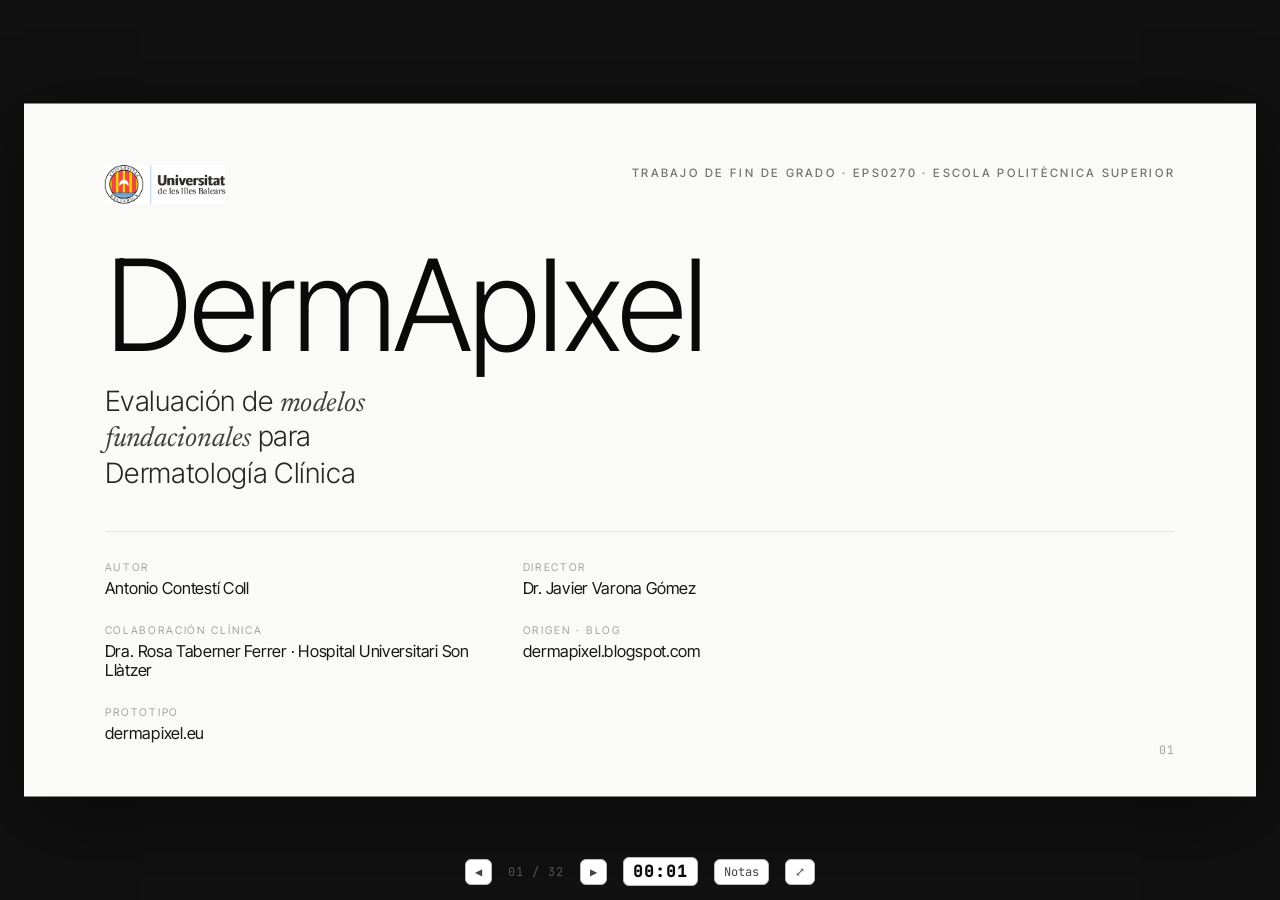
==== docs/presentacion/index.html @ bcf0afc8 "presentacion: nota honesta de resultados modestos en DermapixelAI (slide 22)" ====
<!doctype html>
<html lang="es">
<head>
<meta charset="utf-8">
<meta name="viewport" content="width=device-width, initial-scale=1">
<title>Dermapixel · Defensa TFG EPS0270</title>
<!-- Fuentes en local (funciona sin internet). Fallback online opcional abajo. -->
<link rel="stylesheet" href="assets/fonts/fonts.css">
<style>
  :root{
    --paper:#fafaf9; --ink:#0a0a0a; --ink800:#171717; --ink700:#262626;
    --ink600:#404040; --ink500:#737373; --ink400:#a3a3a3; --ink300:#d4d4d4;
    --ink200:#e5e5e5; --ink100:#f5f5f5;
    --stageW:1280px; --stageH:720px;
  }
  *{box-sizing:border-box; margin:0; padding:0}
  html,body{height:100%}
  body{
    background:#111; color:var(--ink);
    font-family:"Inter Tight",-apple-system,BlinkMacSystemFont,sans-serif;
    font-feature-settings:"ss01","cv11"; -webkit-font-smoothing:antialiased;
    overflow:hidden; display:flex; align-items:center; justify-content:center;
  }
  /* 16:9 stage, scaled to fit by JS */
  #deck{
    width:var(--stageW); height:var(--stageH); position:relative;
    background:var(--paper); overflow:hidden;
    transform-origin:center center; box-shadow:0 20px 80px rgba(0,0,0,.5);
  }
  .slide{
    position:absolute; inset:0; display:none;
    flex-direction:column; padding:64px 84px 56px;
  }
  .slide.active{display:flex}

  /* shared bits */
  .eyebrow{font-size:12px; text-transform:uppercase; letter-spacing:.22em; color:var(--ink500); font-weight:500}
  .serif{font-family:"Newsreader",Georgia,serif; font-style:italic; font-weight:400}
  .mono{font-family:"JetBrains Mono",monospace; font-variant-numeric:tabular-nums}
  .rule{height:1px; background:var(--ink200); border:0}
  .topbar{display:flex; justify-content:space-between; align-items:center}
  .uib-mark{position:absolute; top:26px; left:84px; height:27px; width:auto; z-index:6}
  .cover .uib-mark{top:64px; height:40px}
  .pageno{position:absolute; right:84px; bottom:40px; color:var(--ink400); font-size:12px; letter-spacing:.1em}

  /* ── Slide 1 · Portada ── */
  .cover{justify-content:space-between}
  .cover .brand{font-size:132px; font-weight:300; letter-spacing:-.03em; line-height:.92}
  .cover .sub{font-size:29px; font-weight:300; color:var(--ink700); max-width:22ch; line-height:1.15; margin-top:22px}
  .cover .sub .serif{color:var(--ink600)}
  .cover .meta{display:grid; grid-template-columns:1fr 1fr; gap:26px 48px; max-width:820px}
  .cover .meta .k{font-size:11px; text-transform:uppercase; letter-spacing:.18em; color:var(--ink400); margin-bottom:5px}
  .cover .meta .v{font-size:17px; color:var(--ink800); font-weight:400}

  /* ── content template ── */
  .head{margin-bottom:8px}
  .head .kicker{font-size:12px; text-transform:uppercase; letter-spacing:.22em; color:var(--ink500); margin-bottom:14px}
  .head h2{font-size:46px; font-weight:300; letter-spacing:-.02em; line-height:1.04; max-width:24ch}
  .body{flex:1; display:flex; align-items:center}
  .statement{font-size:34px; font-weight:300; line-height:1.28; color:var(--ink800); max-width:26ch}
  .statement b{font-weight:600}
  .chips{display:flex; gap:14px; margin-top:34px}
  .chip{border:1px solid var(--ink300); border-radius:999px; padding:9px 18px; font-size:15px; color:var(--ink700)}
  .big{font-size:120px; font-weight:200; letter-spacing:-.03em; line-height:1}
  .big small{font-size:22px; color:var(--ink500); font-weight:400; letter-spacing:0}

  /* layout helpers */
  .cols2{display:grid; grid-template-columns:1fr 1fr; gap:56px; width:100%}
  .cols3{display:grid; grid-template-columns:1fr 1fr 1fr; gap:44px; width:100%}
  .divleft{box-shadow:inset 1px 0 0 var(--ink200); padding-left:56px}
  .eyebrow.sm{font-size:11px}
  .lead{font-size:29px; font-weight:300; line-height:1.2; color:var(--ink800)}
  .muted{color:var(--ink500)}
  .announce{background:var(--ink); color:var(--paper); padding:26px 34px; font-size:23px; font-weight:300; line-height:1.36; max-width:46ch}
  .announce b{font-weight:600}
  .announce .lbl{font-family:"Newsreader",serif; font-style:italic; font-size:15px; color:var(--ink400); display:block; margin-bottom:9px}
  .numgrid{display:grid; grid-template-columns:repeat(4,1fr); gap:38px 40px; width:100%}
  .numgrid .n{font-size:60px; font-weight:200; letter-spacing:-.02em; line-height:1}
  .numgrid .l{font-size:14px; color:var(--ink500); margin-top:8px}
  .cycler{font-size:13px; color:var(--ink600); margin-top:14px; min-height:17px; letter-spacing:.01em; transition:opacity .45s ease; opacity:1; box-shadow:inset 2px 0 0 var(--ink300); padding-left:11px}
  .cycler.out{opacity:0}
  table.cmp{width:100%; border-collapse:collapse; font-size:21px}
  table.cmp td,table.cmp th{padding:17px 6px; text-align:left; box-shadow:inset 0 -1px 0 var(--ink200)}
  table.cmp th{font-size:12px; text-transform:uppercase; letter-spacing:.16em; color:var(--ink500); font-weight:600}
  table.cmp td:first-child{color:var(--ink500); font-size:14px; text-transform:uppercase; letter-spacing:.12em}
  .check{font-size:20px; color:var(--ink800); margin:11px 0; padding-left:28px; position:relative; line-height:1.3}
  .check::before{content:"✓"; position:absolute; left:0; color:var(--ink400)}
  .mrank{display:flex; flex-direction:column; gap:13px}
  .mrow{display:flex; align-items:center; gap:18px}
  .ml{width:230px; flex:none; text-align:right}
  .ml .mn{font-size:16px; color:var(--ink800); line-height:1.15}
  .ml .md{font-size:12px; color:var(--ink400); margin-top:2px}
  .mtrack{flex:1; height:20px; background:var(--ink100)}
  .mfill{height:100%}
  .mrow .mv{width:56px; flex:none; font-size:17px; color:var(--ink700); text-align:right}
  .biglead{font-size:40px; font-weight:300; letter-spacing:-.01em; line-height:1.12; max-width:24ch}
  .biglead .serif{color:var(--ink600)}
  .stats{display:flex; gap:64px; align-items:flex-end; flex-wrap:wrap}
  .stat .v{font-size:66px; font-weight:200; letter-spacing:-.02em; line-height:1}
  .stat .v small{font-size:22px; color:var(--ink500); font-weight:400; letter-spacing:0}
  .stat .k{font-size:15px; color:var(--ink500); margin-top:12px; max-width:20ch; line-height:1.35}
  .pyr{width:100%; max-width:840px; display:flex; flex-direction:column; gap:12px}
  .pyr .bar{color:var(--paper); height:58px; display:flex; align-items:center; justify-content:space-between; padding:0 24px; font-size:18px; letter-spacing:.01em; transform-origin:left}
  .pyr .bar b{font-weight:600; letter-spacing:.04em}
  .pyr .pyrow{display:flex; align-items:center; gap:22px}
  .pyr .pyrow .bar{flex:0 0 auto}
  .cycler.pc{margin-top:0; font-size:16px; color:var(--ink700); flex:1}
  .halfs{display:grid; grid-template-columns:1fr 1fr; gap:60px; width:100%}
  .tag{display:inline-block; border:1px solid var(--ink300); border-radius:999px; padding:8px 16px; font-size:15px; color:var(--ink700)}
  .tag.sm{padding:4px 11px; font-size:12px; margin:0}
  .slide img:not(.uib-mark){border-radius:10px}
  .imgcyc{position:relative; width:100%; aspect-ratio:1/1; overflow:hidden; background:var(--ink100); border-radius:10px}
  .imgcyc img{position:absolute; inset:0; width:100%; height:100%; object-fit:cover; opacity:0; transition:opacity .6s ease}
  .imgcyc img.on{opacity:1}
  .stackgrp{margin-top:11px}
  .stackgrp .gl{font-size:10px; text-transform:uppercase; letter-spacing:.18em; color:var(--ink400); margin-bottom:6px}
  .stackgrp .chips{display:flex; flex-wrap:wrap; gap:6px}
  .mark-x{color:var(--ink400)} .mark-v{color:var(--ink); font-weight:600}
  .li{font-size:20px; margin:12px 0; color:var(--ink800); line-height:1.3}
  .bc{display:flex; flex-direction:column; gap:16px; width:100%; max-width:780px}
  .bc .row{display:grid; grid-template-columns:230px 1fr 64px; align-items:center; gap:18px}
  .bc .name{font-size:16px; color:var(--ink600)}
  .bc .fill{height:22px; background:var(--ink300)}
  .bc .fill.hi{background:var(--ink)}
  .bc .val{font-size:16px; color:var(--ink700); text-align:right}
  .ladder{width:100%; max-width:640px}
  .ladder .step{display:flex; align-items:baseline; gap:24px; padding:15px 0; box-shadow:inset 0 -1px 0 var(--ink200)}
  .ladder .pct{font-size:46px; font-weight:200; width:150px; letter-spacing:-.02em}
  .ladder .nm{font-size:18px; color:var(--ink600)}
  .chain{display:flex; align-items:center; gap:12px; flex-wrap:wrap}
  .chain .node{border:1px solid var(--ink300); border-radius:9px; padding:12px 16px; font-size:15px; color:var(--ink700); white-space:nowrap}
  .chain .node.dark{background:var(--ink); color:var(--paper); border-color:var(--ink)}
  .chain .arr{color:var(--ink400); font-size:18px}
  .split{display:flex; gap:56px; align-items:center; width:100%}
  .split .txt{flex:1}
  .split .pic{flex:0 0 50%}
  .picwrap{border:1px solid var(--ink200); background:#fff; overflow:hidden; border-radius:4px; box-shadow:0 10px 34px rgba(0,0,0,.07)}
  .picwrap img{width:100%; display:block}
  .two{display:grid; grid-template-columns:1fr 1fr; gap:24px; width:100%}
  .cap{font-size:12px; color:var(--ink500); margin-top:10px; text-transform:uppercase; letter-spacing:.12em}
  .segrid{display:grid; grid-template-columns:74px repeat(4,1fr); gap:9px 11px; align-items:center; width:100%}
  .segrid .sh{font-size:10px; text-transform:uppercase; letter-spacing:.07em; color:var(--ink500); text-align:center; line-height:1.15}
  .segrid .sr{font-size:11px; color:var(--ink600); text-align:right; padding-right:4px; line-height:1.2}
  .segrid .scell{position:relative}
  .segrid .scell img{width:100%; aspect-ratio:1; object-fit:cover; display:block; border-radius:3px}
  .segrid .sd{position:absolute; bottom:5px; left:50%; transform:translateX(-50%); background:rgba(10,10,10,.72); color:#fff; font-size:11px; padding:1px 8px; border-radius:3px; font-variant-numeric:tabular-nums}
  .arch{display:flex; align-items:center; gap:14px; flex-wrap:wrap}
  .arch .box{border:1px solid var(--ink300); border-radius:10px; padding:16px 22px; font-size:16px; color:var(--ink800); line-height:1.3}
  .arch .box.gpu{background:var(--ink); color:var(--paper); border-color:var(--ink)}
  .arch .sep{color:var(--ink400); font-size:13px; letter-spacing:.06em}
  .modgrid{display:grid; grid-template-columns:repeat(4,1fr); gap:18px 20px; width:100%}
  .modgrid .m{border:1px solid var(--ink200); border-radius:9px; padding:15px 17px}
  .modgrid .m .mn{font-size:11px; color:var(--ink400); font-family:"JetBrains Mono",monospace; letter-spacing:.05em}
  .modgrid .m .md{font-size:15px; color:var(--ink800); margin-top:6px; line-height:1.28}
  /* heatmap monocromo */
  .hm{display:grid; grid-template-columns:120px repeat(10,1fr); gap:3px; width:100%}
  .hm .ch{font-size:10px; color:var(--ink500); text-align:center; align-self:end; padding-bottom:5px; line-height:1.1}
  .hm .rh{display:flex; align-items:center; justify-content:flex-end; padding-right:12px; font-size:13px; color:var(--ink700)}
  .hm .c{height:42px; display:flex; align-items:center; justify-content:center; font-size:12px; font-variant-numeric:tabular-nums}
  .hm .c.na{background:#ededed; color:#bcbcbc; font-size:11px}
  .hm .c.leak{box-shadow:inset 0 0 0 2px #cc3333}
  .hm.sm{grid-template-columns:78px repeat(10,1fr); gap:2px}
  .hm.sm .rh{font-size:11px; padding-right:7px}
  .hm.sm .ch{font-size:8px; padding-bottom:3px}
  .hm.sm .c{height:30px; font-size:10px}
  .hm.sm .c.na{font-size:9px}
  /* gráficas SVG minimalistas */
  .chart{width:100%; max-width:480px; height:auto}
  .chart .ax{stroke:var(--ink300); stroke-width:1}
  .chart .grid{stroke:var(--ink200); stroke-width:1; stroke-dasharray:3 4}
  .chart .cv{fill:none; stroke:var(--ink); stroke-width:2.5; stroke-linejoin:round; stroke-linecap:round; stroke-dasharray:660}
  .chart .cv2{fill:none; stroke:var(--ink400); stroke-width:2; stroke-dasharray:5 4; stroke-linejoin:round}
  .chart .dot{fill:var(--ink)}
  .legend{display:flex; gap:22px; font-size:12px; color:var(--ink500); margin-top:8px}
  .legend i{display:inline-block; width:22px; height:0; vertical-align:middle; margin-right:7px}
  .legend .s1{border-top:2.5px solid var(--ink)} .legend .s2{border-top:2px dashed var(--ink400)}
  .chart .glab{fill:var(--ink500); font-size:11px; font-family:"JetBrains Mono",monospace}
  @keyframes draw{from{stroke-dashoffset:660} to{stroke-dashoffset:0}}
  .slide.active .chart .cv{animation:draw 1.1s .25s ease both}
  /* entrada suave por diapositiva */
  @keyframes fadeup{from{opacity:0; transform:translateY(12px)} to{opacity:1; transform:none}}
  .slide.active .head{animation:fadeup .45s ease both}
  .slide.active .body{animation:fadeup .55s .06s ease both}

  /* ── Impresión / export a PDF: todas las diapositivas, una por página ── */
  @media print{
    @page{size:1280px 720px; margin:0}
    body{background:#fff; display:block; overflow:visible}
    #deck{transform:none !important; box-shadow:none; width:1280px; height:auto}
    .slide{display:flex !important; position:relative; inset:auto; width:1280px; height:720px; page-break-after:always; break-after:page}
    .hud,#notes{display:none !important}
    .slide .head, .slide .body{animation:none !important}
    .chart .cv{animation:none !important; stroke-dashoffset:0 !important}
  }

  /* HUD (fuera del stage) */
  .hud{position:fixed; bottom:14px; left:50%; transform:translateX(-50%);
       display:flex; gap:16px; align-items:center; color:#555; font-size:12px;
       font-family:"JetBrains Mono",monospace; letter-spacing:.08em; user-select:none}
  .hud button{background:#fff; border:1px solid #bbb; color:#444; border-radius:6px; padding:4px 9px; cursor:pointer; font:inherit}
  .hud button:hover{color:#000; border-color:#666}
  /* Presenter notes */
  #notes{position:fixed; left:0; right:0; bottom:0; max-height:38vh; overflow:auto;
         background:#0d0d0d; color:#d8d8d8; border-top:1px solid #333;
         padding:20px 40px; font-size:16px; line-height:1.5; display:none}
  #notes.show{display:block}
  #notes .nlabel{font-family:"JetBrains Mono",monospace; font-size:11px; color:#777; text-transform:uppercase; letter-spacing:.15em; margin-bottom:8px}
  #notes b{color:#fff}
  #notes .nnext{margin-top:12px; padding-top:10px; border-top:1px solid #333; color:#8a8a8a; font-size:13px; font-family:"JetBrains Mono",monospace}
  .hud #timer{color:#0a0a0a; font-size:16px; font-weight:600; min-width:58px; text-align:center; font-variant-numeric:tabular-nums; background:#fff; border:1px solid #bbb; border-radius:6px; padding:3px 9px}
  #notes #ntimer{color:#bbb}
</style>
</head>
<body>

<div id="deck">

  <!-- ═══ Slide 1 · Portada ═══ -->
  <section class="slide cover active" data-notes="Buenos días. Soy Antonio Contestí y presento mi Trabajo de Fin de Grado: una evaluación de los modelos fundacionales aplicados a la dermatología clínica, dirigido por el Dr. Javier Varona y con la colaboración clínica de la Dra. Rosa Taberner, del Hospital Universitari Son Llàtzer. El nombre no es casual: Dermapixel es el blog de dermatología de la Dra. Taberner, una de las referencias divulgativas en español, y es la semilla de la que nace este trabajo.">
    <img class="uib-mark" src="assets/537341_escudoUIB_horizontal.png" alt="Universitat de les Illes Balears">
    <div class="topbar" style="justify-content:flex-end">
      <span class="eyebrow">Trabajo de Fin de Grado · EPS0270 · Escola Politècnica Superior</span>
    </div>

    <div style="margin-top:auto">
      <div class="brand">DermAp<span>I</span>xel</div>
      <div class="sub">Evaluación de <span class="serif">modelos fundacionales</span> para Dermatología Clínica</div>
    </div>

    <hr class="rule" style="margin:44px 0 30px">
    <div class="meta">
      <div><div class="k">Autor</div><div class="v">Antonio Contestí Coll</div></div>
      <div><div class="k">Director</div><div class="v">Dr. Javier Varona Gómez</div></div>
      <div><div class="k">Colaboración clínica</div><div class="v">Dra. Rosa Taberner Ferrer · Hospital Universitari Son Llàtzer</div></div>
      <div><div class="k">Origen · blog</div><div class="v">dermapixel.blogspot.com</div></div>
      <div><div class="k">Prototipo</div><div class="v">dermapixel.eu</div></div>
    </div>
    <div class="pageno mono">01</div>
  </section>

  <!-- ═══ Slide 2 · El problema clínico ═══ -->
  <section class="slide" data-notes="Empiezo por el problema. La dermatología afronta una demanda creciente frente a un acceso limitado al especialista. Y el tiempo importa: en un melanoma, la supervivencia a cinco años cae de cerca del 99% en estadio I a un 25% en estadio IV —detectar a tiempo salva vidas. Esto motiva el interés por los sistemas de apoyo al diagnóstico por imagen. Abarco las tres modalidades sobre las que existen modelos fundacionales —fotografía clínica, dermatoscopia e histopatología—, con el foco en la fotografía clínica; la histopatología entra solo como prueba de transferencia. Existen además otras aproximaciones (imagen corporal completa, o clínica + dermatoscopia de una misma lesión) que quedan fuera del alcance, como evolución futura.">
    <img class="uib-mark" src="assets/537341_escudoUIB_horizontal.png" alt="Universitat de les Illes Balears">
    <div class="head">
      <div class="kicker">El problema</div>
      <h2>Más demanda, menos acceso al especialista — y en dermatología el tiempo salva vidas.</h2>
    </div>
    <div class="body" style="gap:72px">
      <div style="flex:0 0 auto">
        <div class="big">99% <small>→ 25%</small></div>
        <div style="font-size:16px; color:var(--ink500); margin-top:10px; max-width:20ch">Supervivencia del melanoma a 5 años, del estadio I al IV.</div>
      </div>
      <div class="statement" style="font-size:26px; max-width:24ch">
        Sistemas de apoyo al diagnóstico por imagen sobre <b>tres modalidades</b>: fotografía clínica, dermatoscopia e histopatología.
        <div class="chips">
          <span class="chip">Clínica</span>
          <span class="chip">Dermatoscopia</span>
          <span class="chip">Histopatología</span>
        </div>
      </div>
    </div>
    <div class="pageno mono">02</div>
  </section>

  <!-- ═══ Slide 3 · Cambio de paradigma ═══ -->
  <section class="slide" data-notes="Hasta hace poco, cada modelo servía para una única tarea, típicamente melanoma sí o no. Y en esa tarea los mejores ya alcanzan AUROC por encima de 0,95, comparable a un experto. Por eso el reto ya no es mejorar unas décimas: es tener un mismo modelo capaz de generalizar a muchas enfermedades, modalidades y tareas. Ahí cambia el paradigma —de un modelo por enfermedad a los modelos fundacionales, preentrenados y adaptables con técnicas como linear probing o LoRA. La pregunta ya no es si detecta bien el melanoma, sino si un mismo modelo sirve de base para muchas tareas. Y ahí se sitúa mi trabajo.">
    <img class="uib-mark" src="assets/537341_escudoUIB_horizontal.png" alt="Universitat de les Illes Balears">
    <div class="head"><div class="kicker">Un cambio de paradigma</div>
      <h2>La pregunta ya no es cuál detecta mejor el melanoma, sino si un mismo modelo sirve para muchas tareas.</h2></div>
    <div class="body"><div class="cols2" style="align-items:start">
      <div>
        <div class="eyebrow">1.ª generación</div>
        <div class="lead" style="margin-top:16px">Un modelo = una enfermedad</div>
        <div class="muted" style="margin-top:14px; font-size:17px">Melanoma sí / no · AUROC &gt;0,95 en HAM10000 ≈ experto</div>
      </div>
      <div class="divleft">
        <div class="eyebrow">2.ª generación</div>
        <div class="lead" style="margin-top:16px">Un modelo fundacional = muchas enfermedades, modalidades y tareas</div>
        <div class="muted" style="margin-top:14px; font-size:17px">Preentrenado + adaptable · linear probing / LoRA</div>
        <div style="margin-top:22px"><span class="tag" style="border-color:var(--ink); color:var(--ink); font-weight:500">↑ Aquí se sitúa mi trabajo</span></div>
      </div>
    </div></div>
    <div class="pageno mono">03</div>
  </section>

  <!-- ═══ Slide 4 · El estado del arte ═══ -->
  <section class="slide" data-notes="Antes de los retos, el mapa del terreno. Revisé el estado del arte y lo agrupé en cinco familias de modelos fundacionales. Primero, los encoders visuales auto-supervisados, como PanDerm, que aprenden representaciones a partir de millones de imágenes sin etiquetas. Segundo, los modelos vision-language contrastivos, que alinean imagen y texto al estilo CLIP. Tercero, los que integran zero-shot nativo, capaces de clasificar sin reentrenar, solo con una descripción. Cuarto, la segmentación promptable, con SAM y MedSAM2, que delimitan la lesión con una simple indicación. Y quinto, los grandes modelos de lenguaje multimodales generalistas, como GPT-4o o MedGemma, que razonan sobre la imagen en lenguaje natural. Evalué las cinco familias. Y al hacerlo, encontré tres retos abiertos.">
    <img class="uib-mark" src="assets/537341_escudoUIB_horizontal.png" alt="Universitat de les Illes Balears">
    <div class="head"><div class="kicker">El estado del arte · el mapa del terreno</div>
      <h2>Cinco familias de modelos fundacionales.</h2></div>
    <div class="body" style="flex-direction:column; align-items:stretch; justify-content:center; gap:0">
      <div style="display:flex; align-items:baseline; gap:22px; padding:14px 0; border-top:1px solid var(--ink200)">
        <div class="mono" style="font-size:13px; color:var(--ink400); width:24px; flex:none">01</div>
        <div style="width:330px; flex:none"><div class="lead" style="font-size:21px; color:var(--ink)">Encoders visuales auto-supervisados</div></div>
        <div class="muted" style="flex:1; font-size:16px">Aprenden representaciones sin etiquetas</div>
        <div class="mono" style="font-size:12px; color:var(--ink500); flex:none">PanDerm (Monash) · DINOv2 (Meta)</div>
      </div>
      <div style="display:flex; align-items:baseline; gap:22px; padding:14px 0; border-top:1px solid var(--ink200)">
        <div class="mono" style="font-size:13px; color:var(--ink400); width:24px; flex:none">02</div>
        <div style="width:330px; flex:none"><div class="lead" style="font-size:21px; color:var(--ink)">Vision-language contrastivo</div></div>
        <div class="muted" style="flex:1; font-size:16px">Alinean imagen y texto en un espacio común (CLIP)</div>
        <div class="mono" style="font-size:12px; color:var(--ink500); flex:none">DermLIP (Monash) · SigLIP (Google)</div>
      </div>
      <div style="display:flex; align-items:baseline; gap:22px; padding:14px 0; border-top:1px solid var(--ink200)">
        <div class="mono" style="font-size:13px; color:var(--ink400); width:24px; flex:none">03</div>
        <div style="width:330px; flex:none"><div class="lead" style="font-size:21px; color:var(--ink)">Zero-shot nativo</div></div>
        <div class="muted" style="flex:1; font-size:16px">Clasifican sin reentrenar, solo con una descripción</div>
        <div class="mono" style="font-size:12px; color:var(--ink500); flex:none">DermLIP (Monash) · BiomedCLIP (Microsoft)</div>
      </div>
      <div style="display:flex; align-items:baseline; gap:22px; padding:14px 0; border-top:1px solid var(--ink200)">
        <div class="mono" style="font-size:13px; color:var(--ink400); width:24px; flex:none">04</div>
        <div style="width:330px; flex:none"><div class="lead" style="font-size:21px; color:var(--ink)">Segmentación promptable</div></div>
        <div class="muted" style="flex:1; font-size:16px">Delimitan la lesión con una simple indicación</div>
        <div class="mono" style="font-size:12px; color:var(--ink500); flex:none">SAM2 (Meta) · MedSAM2 (Ma et al.)</div>
      </div>
      <div style="display:flex; align-items:baseline; gap:22px; padding:14px 0; border-top:1px solid var(--ink200); border-bottom:1px solid var(--ink200)">
        <div class="mono" style="font-size:13px; color:var(--ink400); width:24px; flex:none">05</div>
        <div style="width:330px; flex:none"><div class="lead" style="font-size:21px; color:var(--ink)">LLMs multimodales generalistas</div></div>
        <div class="muted" style="flex:1; font-size:16px">Razonan sobre la imagen en lenguaje natural</div>
        <div class="mono" style="font-size:12px; color:var(--ink500); flex:none">GPT-4o (OpenAI) · MedGemma (Google)</div>
      </div>
      <div class="muted" style="margin-top:26px; font-size:19px">Las evalué <b style="color:var(--ink); font-weight:500">todas</b> — y al hacerlo encontré <b style="color:var(--ink); font-weight:500">tres retos abiertos</b>.</div>
    </div>
    <div class="pageno mono">04</div>
  </section>

  <!-- ═══ Slide 5 · Los tres huecos + anuncio ═══ -->
  <section class="slide" data-notes="Encontré tres retos abiertos. El primero, metodológico: los modelos se evalúan con protocolos, datasets y métricas distintas, y cuesta saber cuál funciona mejor. El segundo, lingüístico: casi todo está en inglés; encontrar fotografía clínica en español con narrativa real es excepcional. Y el tercero, translacional: del benchmark al hospital hay una distancia que nadie aborda. De ahí la pregunta. Y les adelanto la idea que me gustaría que recordaran: el principal factor no es la arquitectura, sino la calidad de los datos.">
    <img class="uib-mark" src="assets/537341_escudoUIB_horizontal.png" alt="Universitat de les Illes Balears">
    <div class="head"><div class="kicker">Punto de partida · la pregunta</div>
      <h2>Tres retos abiertos.</h2></div>
    <div class="body" style="flex-direction:column; align-items:stretch; justify-content:center; gap:30px">
      <div class="cols3">
        <div><div class="eyebrow">Metodológico</div><div class="muted" style="margin-top:12px; font-size:18px; line-height:1.35">Protocolos, datasets y métricas distintas → cuesta saber cuál funciona mejor.</div></div>
        <div><div class="eyebrow">Lingüístico</div><div class="muted" style="margin-top:12px; font-size:18px; line-height:1.35">Casi todo en inglés; casi nada clínico en español con texto real.</div></div>
        <div><div class="eyebrow">Translacional</div><div class="muted" style="margin-top:12px; font-size:18px; line-height:1.35">Del benchmark al hospital hay una distancia que nadie aborda.</div></div>
      </div>
      <div class="lead" style="font-size:24px; max-width:48ch">¿Qué modelos generalizan de verdad fuera de sus datos, cómo se comportan en español y qué papel juega el texto clínico?</div>
      <div class="announce"><span class="lbl">La idea para llevarse</span>El principal factor no es la arquitectura del modelo, sino la <b>calidad de los datos</b> sobre los que se entrena y se evalúa.</div>
    </div>
    <div class="pageno mono">05</div>
  </section>

  <!-- ═══ Slide 5 · Objetivos y aportaciones ═══ -->
  <section class="slide" data-notes="Tres objetivos: comparar de forma independiente los modelos fundacionales; evaluar las estrategias clave —LoRA, zero-shot, multimodalidad, interpretabilidad—; y trasladar el reconocimiento sobre fotografía clínica a un prototipo funcional. Y la idea que resume el espíritu: no propone un modelo más, propone una forma de evaluarlos. De ahí sus cuatro aportaciones: benchmark independiente, DermapixelAI, evidencia metodológica con Dermapixel R0, y un prototipo funcional. Todas las comparaciones priorizan modelos abiertos, por reproducibilidad; los cerrados, solo como referencia. A esas cuatro se suman dos aportaciones transversales: una ontología clínica propia de tres niveles, mapeada a SNOMED y CIE-10, que armoniza todos los datasets; y —ya fuera del alcance evaluado— la clasificación de conceptos dermatoscópicos y clínicos de la Dra. Taberner, ground-truth que habilitará los Sparse Autoencoders y los Concept Bottleneck en las líneas futuras.">
    <img class="uib-mark" src="assets/537341_escudoUIB_horizontal.png" alt="Universitat de les Illes Balears">
    <div class="head"><div class="kicker">Objetivos y aportaciones</div>
      <h2 class="biglead">No propone un modelo más; propone una <span class="serif">forma de evaluarlos</span>.</h2></div>
    <div class="body" style="flex-direction:column; align-items:stretch; justify-content:center; gap:0"><div class="cols2" style="align-items:start">
      <div>
        <div class="eyebrow">Objetivos</div>
        <div style="margin-top:16px">
          <div class="check">Comparar de forma independiente los modelos fundacionales</div>
          <div class="check">Evaluar las estrategias clave · LoRA · zero-shot · multimodalidad · interpretabilidad</div>
          <div class="check">Trasladar el reconocimiento clínico a un prototipo funcional</div>
        </div>
      </div>
      <div class="divleft">
        <div class="eyebrow">Aportaciones</div>
        <div style="margin-top:16px">
          <div class="check">Benchmark independiente</div>
          <div class="check">DermapixelAI — recurso clínico en español</div>
          <div class="check">Dermapixel R0 y evidencia metodológica</div>
          <div class="check">Prototipo funcional</div>
        </div>
      </div>
    </div>
    <div class="muted" style="margin-top:26px; font-size:14px; line-height:1.5; box-shadow:inset 3px 0 0 var(--ink300); padding-left:14px; max-width:none"><b style="color:var(--ink)">Dos aportaciones transversales:</b> una <b style="color:var(--ink)">ontología clínica propia</b> (L1/L2/L3 · mapeada a SNOMED CT y CIE-10) que armoniza los 12 datasets; y —en curso, fuera del alcance evaluado— la clasificación de <b style="color:var(--ink)">conceptos dermatoscópicos y clínicos</b> de la Dra. Taberner, <i>ground-truth</i> para <b style="color:var(--ink)">Sparse Autoencoders y Concept Bottleneck</b>.</div>
    </div>
    <div class="muted mono" style="position:absolute; left:84px; bottom:40px; font-size:12px">Solo modelos abiertos (pesos + código) · los cerrados, como referencia</div>
    <div class="pageno mono">06</div>
  </section>

  <!-- ═══ Slide 6 · El alcance ═══ -->
  <section class="slide" data-notes="Antes de los resultados, el alcance: no comparo dos o tres modelos, sino un benchmark amplio —catorce modelos, doce datasets, más de setenta mil imágenes armonizadas y varios protocolos. Ese volumen es lo que da solidez a las conclusiones. Y con ese alcance, la siguiente pregunta era cómo comparar de forma justa.">
    <img class="uib-mark" src="assets/537341_escudoUIB_horizontal.png" alt="Universitat de les Illes Balears">
    <div class="head"><div class="kicker">El alcance del trabajo</div>
      <h2>No es un benchmark pequeño.</h2></div>
    <div class="body"><div class="numgrid">
      <div><div class="n">14</div><div class="l">modelos</div><div class="cycler" data-items="PanDerm Large|PanDerm Base|DermLIP v1|DermLIP v2|SigLIP-Large|DINOv2 ViT-L|ConvNeXt-Large|EfficientNetV2|BiomedCLIP|GPT-4o|Gemini 2.5 Pro|MedGemma 4B|MedGemma 27B|SAM2.1-Large">PanDerm Large</div></div>
      <div><div class="n">12</div><div class="l">datasets públicos</div><div class="cycler" data-items="HAM10000|BCN20000|PAD-UFES-20|DDI|Dermnet|Derm7pt|HIBA|MSKCC|WSI patches|ISIC2018|Fitzpatrick17k|SkinCon">HAM10000</div></div>
      <div><div class="n">72.654</div><div class="l">imágenes armonizadas</div></div>
      <div><div class="n">3</div><div class="l">modalidades clínicas</div><div class="cycler" data-items="Fotografía clínica|Dermatoscopia|Histopatología">Fotografía clínica</div></div>
      <div><div class="n">4</div><div class="l">protocolos experimentales</div><div class="cycler" data-items="Linear probing|Fine-tuning|Segmentación|Zero-shot">Linear probing</div></div>
      <div><div class="n" style="font-size:34px; font-weight:300">Ontología</div><div class="l">propia · L1/L2/L3</div><div class="cycler" data-items="L1 · 4 familias|L2 · 43 subcategorías|L3 · 367 diagnósticos">L1 · 4 familias</div></div>
      <div><div class="n" style="font-size:34px; font-weight:300">Dataset</div><div class="l">propio · DermapixelAI</div><div class="cycler" data-items="672 casos|1.089 imágenes|texto clínico en español">672 casos</div></div>
      <div><div class="n" style="font-size:34px; font-weight:300">Prototipo</div><div class="l">funcional</div><div class="cycler" data-items="11 módulos de IA|web · WhatsApp · voz|dermapixel.eu">11 módulos de IA</div></div>
    </div></div>
    <div class="pageno mono">07</div>
  </section>

  <!-- ═══ Slide 7 · Por qué PanDerm ═══ -->
  <section class="slide" data-notes="La primera referencia es PanDerm, el primer modelo fundacional dermatológico abierto. Se entrenó sobre 2,1 millones de imágenes en cuatro modalidades, con una mejora cercana al 10% sobre el estado del arte. Pero lo decisivo para este trabajo: publica pesos, código y benchmarks, lo que permitió una evaluación independiente y reproducible. Por eso es la referencia central.">
    <img class="uib-mark" src="assets/537341_escudoUIB_horizontal.png" alt="Universitat de les Illes Balears">
    <div class="head"><div class="kicker">La primera referencia · encoder visual · Vision Transformer / ViT (Google)</div>
      <h2 style="font-size:96px; font-weight:300; letter-spacing:-.02em; line-height:1">PanDerm</h2></div>
    <div class="body" style="flex-direction:column; align-items:stretch; justify-content:center; gap:36px">
      <div class="lead" style="font-size:27px; max-width:34ch">El primer modelo fundacional dermatológico <b style="font-weight:600">abierto</b> — la referencia central de toda la comparación.</div>
      <div class="cols3" style="align-items:end">
        <div><div class="big" style="font-size:80px">2,1M</div><div class="muted" style="font-size:16px; margin-top:10px">imágenes de entrenamiento</div></div>
        <div><div class="big" style="font-size:80px">4</div><div class="muted" style="font-size:16px; margin-top:10px">modalidades</div></div>
        <div><div class="lead" style="font-size:24px">Pesos + código + benchmarks <b style="font-weight:600">públicos</b></div><div class="muted" style="margin-top:10px; font-size:16px">→ evaluación independiente</div></div>
      </div>
    </div>
    <div class="muted mono" style="position:absolute; left:84px; bottom:40px; font-size:12px">PanDerm · Yan et al., Monash 2025 · ViT Base ~86M / Large ~307M · +10% sobre el estado del arte previo</div>
    <div class="pageno mono">08</div>
  </section>

  <!-- ═══ Slide 8 · Por qué DermLIP ═══ -->
  <section class="slide" data-notes="La segunda es DermLIP, que extiende PanDerm con una rama textual tipo CLIP, entrenada sobre Derm1M, un millón de pares imagen-texto. La diferencia clave: ya no solo aprende representaciones visuales, sino la relación entre imagen y descripción clínica. Esa alineación es la que hace posible el zero-shot y la recuperación de casos. La pregunta que me planteé: cómo se comportan estos dos paradigmas evaluados de forma independiente y bajo un mismo protocolo.">
    <img class="uib-mark" src="assets/537341_escudoUIB_horizontal.png" alt="Universitat de les Illes Balears">
    <div class="head"><div class="kicker">La segunda referencia · vision-language · contrastivo tipo CLIP (OpenAI)</div>
      <h2 style="font-size:88px; font-weight:300; letter-spacing:-.02em; line-height:1">DermLIP</h2></div>
    <div class="body" style="gap:60px">
      <div style="flex:0 0 40%">
        <div class="lead" style="font-size:25px; max-width:20ch">Añade la <b style="font-weight:600">rama del lenguaje</b> — alinea imagen y texto en un mismo espacio.</div>
        <div class="muted" style="margin-top:24px; font-size:17px; line-height:1.55">Preentrenado sobre <b style="color:var(--ink); font-weight:500">Derm1M</b> — un millón de pares imagen–texto dermatológicos, el mayor recurso multimodal abierto del dominio. <span style="color:var(--ink400)">DermLIP y Derm1M: Yan et al., Monash.</span></div>
      </div>
      <table class="cmp" style="flex:1">
        <tr><th style="width:26%"></th><th>PanDerm</th><th>DermLIP</th></tr>
        <tr><td>Entrada</td><td>Imagen</td><td>Imagen + texto</td></tr>
        <tr><td>Preentrenamiento</td><td>2,1 M imágenes</td><td>1 M pares · Derm1M</td></tr>
        <tr><td>Ventaja principal</td><td>Representación visual</td><td>Alineamiento multimodal</td></tr>
        <tr><td>Permite zero-shot</td><td>✗</td><td>✓</td></tr>
      </table>
    </div>
    <div class="pageno mono">09</div>
  </section>

  <!-- ═══ Slide 9 · Escenarios clínicos ═══ -->
  <section class="slide" data-notes="Montamos un banco común de doce datasets públicos, más de setenta mil imágenes, en tres modalidades: dermatoscopia, fotografía clínica e histopatología, de hospitales, atención primaria y repositorios internacionales. La diversidad era intencionada: no optimizar para un único conjunto, sino ver hasta qué punto generaliza al cambiar la modalidad, el dispositivo, la población o el contexto. Por eso, cuando muestre medias entre datasets, son una tendencia descriptiva, nunca un ranking absoluto.">
    <img class="uib-mark" src="assets/537341_escudoUIB_horizontal.png" alt="Universitat de les Illes Balears">
    <div class="head"><div class="kicker">Materiales · escenarios clínicos</div>
      <h2>Evaluación sobre múltiples escenarios clínicos.</h2></div>
    <div class="body" style="flex-direction:column; align-items:stretch; justify-content:flex-start; gap:24px; padding-top:4px">
      <div class="stats" style="gap:60px">
        <div class="stat"><div class="v">12</div><div class="k">datasets públicos</div></div>
        <div class="stat"><div class="v">72.654</div><div class="k">imágenes armonizadas</div></div>
        <div class="stat"><div class="v">3</div><div class="k">modalidades</div></div>
      </div>
      <div class="cols3">
        <div>
          <div class="eyebrow">Dermatoscopia</div>
          <div class="muted" style="margin-top:10px; font-size:15px; line-height:1.5">HAM10000 · BCN20000 · HIBA · MSKCC · ISIC2018</div>
          <div class="imgcyc" style="width:150px; margin-top:12px">
            <img class="on" src="assets/m10_d1.png" alt=""><img src="assets/m10_d2.png" alt=""><img src="assets/m10_d3.png" alt="">
          </div>
        </div>
        <div>
          <div class="eyebrow">Fotografía clínica</div>
          <div class="muted" style="margin-top:10px; font-size:15px; line-height:1.5">PAD-UFES-20 · DDI · DermNet · Fitzpatrick17k</div>
          <div class="imgcyc" style="width:150px; margin-top:12px">
            <img class="on" src="assets/m10_c1.png" alt=""><img src="assets/m10_c2.png" alt=""><img src="assets/m10_c3.png" alt="">
          </div>
        </div>
        <div>
          <div class="eyebrow">Histopatología</div>
          <div class="muted" style="margin-top:10px; font-size:15px; line-height:1.5">WSI patches</div>
          <div class="imgcyc" style="width:150px; margin-top:12px">
            <img class="on" src="assets/m10_h1.png" alt=""><img src="assets/m10_h2.png" alt=""><img src="assets/m10_h3.png" alt="">
          </div>
        </div>
      </div>
      <div style="display:flex; gap:32px; margin-top:8px">
        <div class="muted" style="flex:1; font-size:13px; line-height:1.5"><b style="color:var(--ink)">Diversidad intencionada</b> — no optimizar un único conjunto, sino medir la generalización al cambiar modalidad, dispositivo, población y contexto. Particiones oficiales, sin reasignar imágenes.</div>
        <div class="muted" style="flex:1; font-size:13px; line-height:1.5"><b style="color:var(--ink)">Las medias entre datasets son tendencia, no un ranking</b> — cada dataset es un problema distinto y el mejor modelo depende del escenario. Las diferencias que importan las contrasto con el <b style="color:var(--ink)">test de DeLong</b>, aplicado en <b style="color:var(--ink)">3 endpoints</b> (malignidad en Fitzpatrick17k y en DermapixelAI · melanoma en HAM10000) con corrección de Holm.</div>
      </div>
      <div class="muted mono" style="font-size:11px; margin-top:4px">Imágenes de ejemplo por modalidad · cortesía Dr. Àlex Llambrich (uso autorizado)</div>
    </div>
    <div class="pageno mono">10</div>
  </section>

  <!-- ═══ Slide 10 · Ontología L1/L2/L3 ═══ -->
  <section class="slide" data-notes="Antes de comparar apareció un problema: cada dataset habla un idioma distinto. Un mismo diagnóstico recibe nombres distintos o se agrupa de otra forma; sin vocabulario común, la comparación no es justa. Construimos con la Dra. Taberner una ontología de tres niveles: cuatro familias, cuarenta y tres subcategorías y más de trescientos diagnósticos, mapeados a SNOMED y CIE-10. Con ella armonizamos setenta y dos mil imágenes de once datasets bajo un único lenguaje. Antes de comparar modelos, primero hicimos que todos hablaran el mismo idioma. Y quiero subrayarlo, porque es una de las aportaciones de las que más orgulloso estoy: parece un detalle técnico, pero sin ella no hay comparación justa; y además es un recurso clínico reutilizable, interoperable con los sistemas del hospital, y la base sobre la que se organiza el prototipo. Es más importante de lo que parece.">
    <img class="uib-mark" src="assets/537341_escudoUIB_horizontal.png" alt="Universitat de les Illes Balears">
    <div class="head"><div class="kicker">★ Contribución propia · más de lo que parece</div>
      <h2>La ontología clínica L1/L2/L3.</h2></div>
    <div class="body" style="flex-direction:column; align-items:stretch; justify-content:center; gap:20px">
      <div class="pyr">
        <div class="pyrow">
          <div class="bar" style="width:22%; background:var(--ink)"><b>L1</b><span>4 familias</span></div>
          <div class="cycler pc" data-items="Inflamatoria|Tumoral|Infecciosa|Genodermatosis">Inflamatoria</div>
        </div>
        <div class="pyrow">
          <div class="bar" style="width:52%; background:var(--ink700)"><b>L2</b><span>43 subcategorías</span></div>
          <div class="cycler pc" data-items="Neoplasias melanocíticas benignas|Tumores malignos|Tumores precancerosos|Tumores epiteliales benignos|Eccema y dermatitis|Psoriasis|Dermatosis granulomatosas|Dermatosis neutrofílicas|Enfermedades ampollosas|Trastornos de la queratinización|Trastornos de la pigmentación|Toxicodermias|Infecciones bacterianas|Infecciones víricas|Infecciones fúngicas|Infecciones parasitarias|Infestaciones y picaduras|Trastornos vasculares|Malformaciones vasculares|Tumores vasculares|Trastornos del folículo piloso|Glándulas sebáceas|Glándulas ecrinas y apocrinas|Trastornos acantolíticos|Trastornos atróficos|Dermatosis eosinofílicas|Trastornos de la diferenciación epidérmica|Tumores mesenquimales benignos|Tumores hematológicos|Síndromes paraneoplásicos|Tejido conectivo|Tejido subcutáneo|Enfermedades sistémicas y metabólicas|Neurofibromatosis tipo 1|Esclerosis tuberosa|Incontinentia pigmenti|Pseudoxantoma elástico|Queratodermia palmoplantar hereditaria|Otras dermatosis inflamatorias|Agentes exógenos|Reactividad humoral|Tumores benignos">Neoplasias melanocíticas benignas</div>
        </div>
        <div class="pyrow">
          <div class="bar" style="width:100%; background:var(--ink500)"><b>L3</b><span>367 diagnósticos</span></div>
        </div>
      </div>
      <div style="display:flex; align-items:baseline; gap:26px">
        <div class="muted" style="font-size:16px">SNOMED CT + CIE-10 · validada con la Dra. Taberner · 72.654 imágenes armonizadas</div>
        <div class="cycler pc" data-items="Melanoma|Carcinoma basocelular|Nevo melanocítico|Queratosis seborreica|Psoriasis|Dermatitis atópica|Verruga vírica|Carcinoma escamoso|Dermatofibroma|Léntigo maligno|Rosácea|Liquen plano|Molusco contagioso|Tiña corporal" style="margin-top:0; font-size:15px; flex:0 0 auto">Melanoma</div>
      </div>
      <div class="muted" style="margin-top:8px; font-size:15px; line-height:1.5; box-shadow:inset 3px 0 0 var(--ink); padding-left:14px; max-width:none">No es un detalle técnico: <b style="color:var(--ink)">sin un vocabulario común no hay comparación justa</b> entre datasets. Y no se queda en el benchmark — es un <b style="color:var(--ink)">recurso clínico reutilizable</b>, interoperable con los sistemas del hospital (SNOMED/CIE-10), y la <b style="color:var(--ink)">base del prototipo</b>.</div>
    </div>
    <div class="pageno mono">11</div>
  </section>

  <!-- ═══ Slide 11 · Reproducibilidad ═══ -->
  <section class="slide" data-notes="Sobre este banco aplicamos cuatro protocolos: linear probing, fine-tuning, segmentación y zero-shot. Y un aspecto del que estoy especialmente orgulloso: antes de comparar, auditamos por hash MD5 si algún dataset ya estaba en el preentrenamiento. Solo DermNet aparecía contaminado, al cien por cien; el resto, cero. Eso nos permitió señalar explícitamente qué comparaciones podían estar afectadas. Todo con semillas fijas y predicciones guardadas. Porque comparar modelos solo tiene sentido si todos juegan con las mismas reglas.">
    <img class="uib-mark" src="assets/537341_escudoUIB_horizontal.png" alt="Universitat de les Illes Balears">
    <div class="head"><div class="kicker">Rigor metodológico</div>
      <h2>Evaluación reproducible y sin sesgos.</h2></div>
    <div class="body" style="flex-direction:column; align-items:stretch; justify-content:center; gap:36px">
      <div class="halfs">
        <div>
          <div class="eyebrow">4 protocolos</div>
          <div style="margin-top:16px">
            <div class="check">Linear probing · calidad de la representación</div>
            <div class="check">Fine-tuning · rendimiento máximo</div>
            <div class="check">Segmentación · localización de la lesión</div>
            <div class="check">Zero-shot · clasificación guiada por texto</div>
          </div>
        </div>
        <div class="divleft">
          <div class="eyebrow">Auditoría de contaminación · MD5</div>
          <div style="margin-top:20px">
            <div class="stat"><div class="v" style="font-size:50px">0%</div><div class="k">solapamiento en 11 datasets</div></div>
            <div class="stat" style="margin-top:22px"><div class="v" style="font-size:50px">100%</div><div class="k">DermNet — marcado como contaminado</div></div>
            <div class="muted" style="margin-top:20px; font-size:13px; line-height:1.5">MD5 detecta duplicados <b>byte a byte</b>, no reescalados ni recortes. Su extensión es el <b style="color:var(--ink)">perceptual hashing</b> (dHash), que aplicamos al dataset propio para detectar <i>near-duplicates</i>.</div>
          </div>
        </div>
      </div>
      <div class="lead" style="font-size:22px; max-width:none">Comparar modelos solo tiene sentido si <b style="font-weight:600">todos juegan con las mismas reglas</b>.</div>
    </div>
    <div class="pageno mono">12</div>
  </section>

  <!-- ═══ Slide 12 · Resultado 1 · Clasificación ═══ -->
  <section class="slide" data-notes="Empezamos por linear probing: la calidad de las representaciones. PanDerm Large mejora a Base, con nueve puntos de balanced accuracy de media. Pero el hallazgo: la ventaja no es constante, aumenta cuando el escenario se aleja de la dermatoscopia estandarizada y se acerca a la práctica clínica. En HAM10000 un generalista como SigLIP iguala a los especialistas; en fotografía clínica de móvil o cohortes heterogéneas, PanDerm lidera claramente. El beneficio del dominio depende de la distancia entre evaluación y entrenamiento. El mejor modelo depende del escenario. Y esto nos llevó a preguntarnos cuántas etiquetas hacen falta.">
    <img class="uib-mark" src="assets/537341_escudoUIB_horizontal.png" alt="Universitat de les Illes Balears">
    <div class="head"><div class="kicker">Resultado 1 · Clasificación · linear probe</div>
      <h2 style="font-size:33px">La ventaja de dominio crece con la heterogeneidad clínica.</h2></div>
    <div class="body"><div class="split" style="gap:40px; align-items:center">
      <div style="flex:0 0 60%">
      <div class="hm sm">
        <div></div>
        <div class="ch">HAM</div><div class="ch">BCN</div><div class="ch">PAD</div><div class="ch">DDI</div><div class="ch">MSKCC</div><div class="ch">HIBA</div><div class="ch">D7-c</div><div class="ch">D7-d</div><div class="ch">Dermnet</div><div class="ch">WSI</div>
        <div class="rh">DermLIP v2</div>
        <div class="c" style="background:#2a2a2a;color:#ffffff">0,978</div><div class="c" style="background:#3d3d3d;color:#ffffff">0,950</div><div class="c" style="background:#5b5b5b;color:#ffffff">0,908</div><div class="c" style="background:#9a9a9a;color:#262626">0,819</div><div class="c" style="background:#555555;color:#ffffff">0,916</div><div class="c" style="background:#2a2a2a;color:#ffffff">0,978</div><div class="c" style="background:#bfbfbf;color:#262626">0,767</div><div class="c" style="background:#737373;color:#ffffff">0,874</div><div class="c leak" style="background:#1d1d1d;color:#ffffff">0,996</div><div class="c" style="background:#202020;color:#ffffff">0,992</div>
        <div class="rh">PanDerm Large</div>
        <div class="c" style="background:#3b3b3b;color:#ffffff">0,954</div><div class="c" style="background:#5f5f5f;color:#ffffff">0,903</div><div class="c" style="background:#3e3e3e;color:#ffffff">0,949</div><div class="c" style="background:#7d7d7d;color:#ffffff">0,860</div><div class="c" style="background:#cacaca;color:#262626">0,751</div><div class="c" style="background:#434343;color:#ffffff">0,942</div><div class="c" style="background:#777777;color:#ffffff">0,869</div><div class="c" style="background:#7e7e7e;color:#ffffff">0,858</div><div class="c" style="background:#4b4b4b;color:#ffffff">0,931</div><div class="c" style="background:#202020;color:#ffffff">0,991</div>
        <div class="rh">PanDerm Base</div>
        <div class="c" style="background:#666666;color:#ffffff">0,892</div><div class="c" style="background:#808080;color:#ffffff">0,855</div><div class="c" style="background:#575757;color:#ffffff">0,913</div><div class="c" style="background:#949494;color:#262626">0,827</div><div class="c" style="background:#cdcdcd;color:#262626">0,746</div><div class="c" style="background:#656565;color:#ffffff">0,894</div><div class="c" style="background:#a2a2a2;color:#262626">0,808</div><div class="c" style="background:#8a8a8a;color:#ffffff">0,841</div><div class="c" style="background:#696969;color:#ffffff">0,888</div><div class="c" style="background:#2b2b2b;color:#ffffff">0,976</div>
        <div class="rh">DINOv2 ViT-L</div>
        <div class="c" style="background:#404040;color:#ffffff">0,946</div><div class="c na">N/A</div><div class="c" style="background:#656565;color:#ffffff">0,894</div><div class="c" style="background:#c7c7c7;color:#262626">0,755</div><div class="c na">N/A</div><div class="c na">N/A</div><div class="c na">N/A</div><div class="c na">N/A</div><div class="c na">N/A</div><div class="c na">N/A</div>
        <div class="rh">BiomedCLIP</div>
        <div class="c" style="background:#3b3b3b;color:#ffffff">0,953</div><div class="c" style="background:#686868;color:#ffffff">0,890</div><div class="c" style="background:#7d7d7d;color:#ffffff">0,860</div><div class="c" style="background:#e4e4e4;color:#262626">0,714</div><div class="c" style="background:#dcdcdc;color:#262626">0,726</div><div class="c" style="background:#606060;color:#ffffff">0,901</div><div class="c" style="background:#a9a9a9;color:#262626">0,798</div><div class="c" style="background:#c6c6c6;color:#262626">0,757</div><div class="c" style="background:#747474;color:#ffffff">0,873</div><div class="c" style="background:#232323;color:#ffffff">0,987</div>
      </div>
      <div class="cap" style="margin-top:12px">AUROC por modelo y dataset · más oscuro = mayor · <span style="color:#cc3333">▢</span> solapamiento Dermnet (leakage)</div>
      <div class="cap" style="margin-top:4px; font-size:11px">PanDerm y DermLIP · Monash · DINOv2 · Meta · BiomedCLIP · Microsoft · SigLIP · Google</div>
      </div>
      <div class="txt" style="flex:1">
        <div class="stat"><div class="v" style="font-size:50px">+9,0<small> pp</small></div><div class="k">Balanced accuracy · PanDerm Large vs Base</div></div>
        <div class="muted" style="margin-top:22px; font-size:16px; line-height:1.55">En HAM10000, SigLIP iguala a los especialistas (90% accuracy); en fotografía clínica, PanDerm lidera en AUROC (PAD-UFES 0,949 · DDI 0,860).</div>
        <div style="margin-top:22px"><span class="tag" style="border-color:var(--ink); color:var(--ink)">El mejor modelo depende del escenario</span></div>
      </div>
    </div></div>
    <div class="pageno mono">13</div>
  </section>

  <!-- ═══ Slide 13 · Resultado 2 · Eficiencia de etiquetas ═══ -->
  <section class="slide" data-notes="Cuántas etiquetas hacen falta. Muy pocas. Con el 1% de HAM10000, solo 82 imágenes, la AUROC ya llega al 96% del máximo. En PAD-UFES, 14 imágenes recuperan el 95%. La capacidad de representación ya estaba aprendida en el preentrenamiento; las pocas etiquetas solo le indican cómo adaptar ese conocimiento. La AUROC satura pronto; la balanced accuracy sigue subiendo porque las clases minoritarias necesitan más ejemplos. Primera evidencia de que, con un buen modelo, añadir más capacidad aporta menos que tener buenos datos. Y si sin tocarlo ya rinde así, ¿compensa reentrenarlo entero?">
    <img class="uib-mark" src="assets/537341_escudoUIB_horizontal.png" alt="Universitat de les Illes Balears">
    <div class="head"><div class="kicker">Resultado 2 · Eficiencia de etiquetas</div>
      <h2>Muy pocas etiquetas bastan.</h2></div>
    <div class="body"><div class="split">
      <div class="txt" style="flex:0 0 34%">
        <div class="stat"><div class="v">82<small> imágenes</small></div><div class="k">→ 96% del rendimiento · 1% de HAM10000</div></div>
        <div class="stat" style="margin-top:30px"><div class="v">14<small> imágenes</small></div><div class="k">→ 95% del rendimiento · PAD-UFES</div></div>
        <div class="biglead serif" style="font-size:24px; margin-top:36px; max-width:18ch; color:var(--ink800)">La representación ya estaba aprendida.</div>
      </div>
      <div style="flex:1">
        <svg class="chart" viewBox="0 0 490 250" role="img" aria-label="Curva de saturación de la AUROC">
          <line class="grid" x1="66" y1="51" x2="462" y2="51"/>
          <line class="ax" x1="66" y1="20" x2="66" y2="206"/>
          <line class="ax" x1="66" y1="206" x2="462" y2="206"/>
          <polyline class="cv" points="70,150 86,106 105,85 144,48 262,45 458,39"/>
          <circle class="dot" cx="86" cy="106" r="3"/><circle class="dot" cx="105" cy="85" r="3"/>
          <circle class="dot" cx="144" cy="48" r="3"/><circle class="dot" cx="262" cy="45" r="3"/>
          <circle class="dot" cx="458" cy="39" r="3"/>
          <circle class="dot" cx="70" cy="150" r="5"/>
          <text class="glab" x="80" y="146">82 img · 0,918</text>
          <text class="glab" x="60" y="55" text-anchor="end">0,95</text>
          <text class="glab" x="60" y="209" text-anchor="end">0,90</text>
          <text class="glab" x="70" y="224" text-anchor="middle">1%</text>
          <text class="glab" x="262" y="224" text-anchor="middle">50%</text>
          <text class="glab" x="458" y="224" text-anchor="end">100%</text>
          <text class="glab" x="458" y="18" text-anchor="end" fill="#a3a3a3">AUROC</text>
        </svg>
        <div class="cap" style="margin-top:8px">AUROC vs % de datos de entrenamiento (HAM10000) · satura muy pronto</div>
        <div class="muted" style="margin-top:12px; font-size:15px; line-height:1.5">Pero la <b style="color:var(--ink)">balanced accuracy no satura</b>: las clases minoritarias necesitan <b style="color:var(--ink)">muchos más ejemplos</b> — el cuello de botella no es el modelo, es el <b style="color:var(--ink)">dato</b>.</div>
      </div>
    </div></div>
    <div class="pageno mono">14</div>
  </section>

  <!-- ═══ Slide 14 · Resultado 3 · Adaptación ═══ -->
  <section class="slide" data-notes="Al reentrenar el modelo completo, la respuesta depende del tamaño del dataset. Con muchos datos, el fine-tuning dispara el rendimiento: en HAM10000, con unas ocho mil imágenes, sube 47 puntos de balanced accuracy y alcanza un 92% de accuracy. Pero con pocos datos ocurre lo contrario: en DDI, con unas cuatrocientas imágenes, reentrenar empeora por sobreajuste. No existe una estrategia de adaptación universal: con muchos datos, fine-tuning; con pocos, adaptaciones ligeras como el encoder congelado o LoRA. Y eso abre una tercera vía intermedia, LoRA, que es la base de Dermapixel R0.">
    <img class="uib-mark" src="assets/537341_escudoUIB_horizontal.png" alt="Universitat de les Illes Balears">
    <div class="head"><div class="kicker">Resultado 3 · Adaptación</div>
      <h2>No existe una estrategia de adaptación universal.</h2></div>
    <div class="body"><div class="cols3" style="align-items:start">
      <div>
        <div class="eyebrow">Dataset pequeño</div>
        <div style="margin-top:18px">
          <div class="li"><span class="mark-x">✗</span>&nbsp;&nbsp;Fine-tuning — sobreajuste</div>
          <div class="li"><span class="mark-v">✓</span>&nbsp;&nbsp;Encoder congelado (linear probing)</div>
        </div>
        <div class="muted" style="margin-top:22px; font-size:14px; line-height:1.55">DDI · <b style="color:var(--ink)">~400 img train</b><br>fine-tuning <b style="color:var(--ink)">−2,1 pp</b> BAcc (sobreajuste)</div>
      </div>
      <div class="divleft">
        <div class="eyebrow">Punto intermedio · LoRA <span style="color:var(--ink400)">· Microsoft</span></div>
        <div class="muted" style="margin-top:12px; font-size:14px; line-height:1.5"><b style="color:var(--ink)">LoRA</b> (Low-Rank Adaptation · Microsoft, 2022): congela el modelo y solo entrena unas <b style="color:var(--ink)">matrices pequeñas de bajo rango</b>.</div>
        <div style="margin-top:14px">
          <div class="li"><span class="mark-v">✓</span>&nbsp;&nbsp;Adapta pocos parámetros sin reentrenar todo</div>
        </div>
        <div class="muted" style="margin-top:16px; font-size:15px; line-height:1.5">La vía que adoptamos después · base de <b style="color:var(--ink); font-weight:500">Dermapixel R0</b></div>
      </div>
      <div class="divleft">
        <div class="eyebrow">Dataset grande</div>
        <div style="margin-top:18px">
          <div class="li"><span class="mark-v">✓</span>&nbsp;&nbsp;Fine-tuning — rendimiento máximo</div>
        </div>
        <div class="muted" style="margin-top:22px; font-size:14px; line-height:1.6">HAM10000 · <b style="color:var(--ink)">~8.200 img train</b> → <b style="color:var(--ink)">+47,1 pp</b> BAcc · <b style="color:var(--ink)">92% accuracy</b><br>PAD-UFES · <b style="color:var(--ink)">~1.800 img train</b> → <b style="color:var(--ink)">+19,4 pp</b> BAcc</div>
      </div>
    </div></div>
    <div class="muted mono" style="position:absolute; left:84px; bottom:40px; font-size:11px">pp = puntos de balanced accuracy · tamaños de entrenamiento (no de test) · aproximados</div>
    <div class="pageno mono">15</div>
  </section>

  <!-- ═══ Slide 15 · Resultado 4 · Segmentación ═══ -->
  <section class="slide" data-notes="Segmentar la lesión. Adaptando solo el decodificador de SAM2 llegamos a un Dice de 0,947 en ISIC2018, superando la referencia previa, y generaliza sin reentrenar a otros dos datasets. Comparamos cinco arquitecturas: la mejor, MedSAM2-tiny, con Dice 0,9556 en solo 26 milisegundos. Pero el hallazgo más interesante no fue qué arquitectura ganaba.">
    <img class="uib-mark" src="assets/537341_escudoUIB_horizontal.png" alt="Universitat de les Illes Balears">
    <div class="head"><div class="kicker">Resultado 4 · Segmentación · SAM2 (Meta) · MedSAM2 (Ma et al.)</div>
      <h2>Adaptación eficiente con SAM2.</h2></div>
    <div class="body"><div class="split" style="gap:44px; align-items:center">
      <div class="txt" style="flex:0 0 27%">
        <div class="stat"><div class="v">0,947</div><div class="k">Dice ISIC2018 · supera la referencia</div></div>
        <div class="stat" style="margin-top:24px"><div class="v" style="font-size:50px">0,9556<small> · 26 ms</small></div><div class="k">MedSAM2-tiny</div></div>
        <div class="stat" style="margin-top:24px"><div class="v" style="font-size:50px">0,945 / 0,960</div><div class="k">generaliza · ISIC2017 / PH2</div></div>
        <div class="muted serif" style="margin-top:30px; font-size:17px">…pero el hallazgo no fue qué arquitectura ganaba.</div>
      </div>
      <div style="flex:1">
        <div class="segrid">
          <div></div>
          <div class="sh">Imagen + caja</div><div class="sh">MedSAM2-tiny</div><div class="sh">SAM2.1-Large</div><div class="sh">SAM2 zero-shot</div>
          <div class="sr">In-domain<br><span style="color:var(--ink400)">ISIC2018</span></div>
          <div class="scell"><img src="assets/seg/id_0.png" alt=""></div>
          <div class="scell"><img src="assets/seg/id_1.png" alt=""><span class="sd">0,985</span></div>
          <div class="scell"><img src="assets/seg/id_2.png" alt=""><span class="sd">0,980</span></div>
          <div class="scell"><img src="assets/seg/id_3.png" alt=""><span class="sd">0,933</span></div>
          <div class="sr">Fuera de dominio<br><span style="color:var(--ink400)">ISIC2017</span></div>
          <div class="scell"><img src="assets/seg/ood_0.png" alt=""></div>
          <div class="scell"><img src="assets/seg/ood_1.png" alt=""><span class="sd">0,970</span></div>
          <div class="scell"><img src="assets/seg/ood_2.png" alt=""><span class="sd">0,979</span></div>
          <div class="scell"><img src="assets/seg/ood_3.png" alt=""><span class="sd">0,946</span></div>
        </div>
        <div class="cap" style="margin-top:14px"><span style="color:#cc3333">rojo</span> = predicho · <span style="color:#2e9e4f">verde</span> = referencia · <span style="color:#d9a021">amarillo</span> = caja-prompt</div>
        <div class="cap" style="margin-top:7px; line-height:1.5">5 arquitecturas promptables comparadas · Dice ISIC2018 (N=1000): <b style="color:var(--ink)">MedSAM2-tiny 0,9556</b> · SAM2.1-tiny 0,9517 · SAM2.1-Large 0,9503 · SAM-Med2D 0,9465 · MedSAM v1 0,9458 &nbsp;<span style="color:var(--ink400)">· preentr. médico: MedSAM2-tiny · SAM-Med2D · MedSAM v1 &nbsp;·&nbsp; general: SAM2.1-tiny/Large &nbsp;·&nbsp; arquitectura SAM/SAM2 de Meta</span></div>
      </div>
    </div></div>
    <div class="pageno mono">16</div>
  </section>

  <!-- ═══ Slide 16 · Resultado 5 · La caja ═══ -->
  <section class="slide" data-notes="Lo importante fue qué factor gobierna el rendimiento. Pensábamos que la arquitectura o el preentrenamiento médico; pero no: cada uno aporta alrededor de un punto. En cambio, quitar la caja que localiza la lesión hace caer siete puntos y medio. La localización pesa entre seis y siete veces más que el modelo. Merece más la pena detectar bien la lesión que cambiar de segmentador. Y el techo: el modelo coincide con el consenso experto ---voto mayoritario de píxel de las máscaras de los anotadores--- mejor que dos dermatólogos entre sí, 0,915 frente a 0,728. El margen restante ya no viene del algoritmo, sino de la incertidumbre de la anotación. Por eso el segmentador del prototipo es un SAM2, en concreto la versión MedSAM2-tiny: mejor Dice y el más rápido, 26 milisegundos.">
    <img class="uib-mark" src="assets/537341_escudoUIB_horizontal.png" alt="Universitat de les Illes Balears">
    <div class="head"><div class="kicker">Resultado 5 · Segmentación · ablación de factores</div>
      <h2>Lo que gobierna el rendimiento es la caja, no la arquitectura.</h2></div>
    <div class="body" style="flex-direction:column; align-items:stretch; justify-content:center; gap:30px">
      <div class="split" style="gap:54px; align-items:center">
        <div style="flex:1">
          <div class="eyebrow" style="margin-bottom:16px">Ablación · qué factor pesa (Dice)</div>
          <div class="bc" style="max-width:none">
            <div class="row"><div class="name">Arquitectura</div><div class="fill" style="width:13%"></div><div class="val">+1 pp</div></div>
            <div class="row"><div class="name">Preentrenamiento médico</div><div class="fill" style="width:13%"></div><div class="val">+1 pp</div></div>
            <div class="row"><div class="name">Quitar la caja</div><div class="fill hi" style="width:100%"></div><div class="val">−7,5 pp</div></div>
          </div>
        </div>
        <div style="flex:0 0 42%">
          <div class="eyebrow" style="margin-bottom:6px">Robustez de la caja-prompt</div>
          <svg class="chart" viewBox="0 0 380 214" role="img" aria-label="Dice vs escala de la caja">
            <line class="ax" x1="46" y1="20" x2="46" y2="178"/>
            <line class="ax" x1="46" y1="178" x2="352" y2="178"/>
            <polyline class="cv" points="60,160 150,88 240,32 330,56"/>
            <circle class="dot" cx="240" cy="32" r="5"/>
            <circle class="dot" cx="60" cy="160" r="3"/>
            <text class="glab" x="240" y="24" text-anchor="middle">ref · 0,9556</text>
            <text class="glab" x="60" y="176" text-anchor="middle">0,802</text>
            <text class="glab" x="60" y="196" text-anchor="middle">−20%</text>
            <text class="glab" x="150" y="196" text-anchor="middle">−10%</text>
            <text class="glab" x="240" y="196" text-anchor="middle">0</text>
            <text class="glab" x="330" y="196" text-anchor="middle">+10%</text>
            <text class="glab" x="41" y="24" text-anchor="end" fill="#a3a3a3">Dice</text>
          </svg>
          <div class="cap" style="margin-top:4px">Apretar → catastrófico · aflojar → benigno (asimétrico)</div>
        </div>
      </div>
      <div style="display:flex; gap:48px; align-items:baseline; flex-wrap:wrap">
        <div class="muted" style="font-size:15px; line-height:1.5; max-width:none"><b style="color:var(--ink)">Techo humano</b> · sobre <b style="color:var(--ink)">IMA++</b> (312 imágenes reservadas con ≥2 máscaras expertas): el modelo coincide con el <b style="color:var(--ink)">consenso —voto mayoritario de píxel—</b> un Dice de <b style="color:var(--ink); font-weight:600">0,915</b>, mejor de lo que <b style="color:var(--ink)">dos dermatólogos coinciden entre sí (0,728)</b>. Y en el <b style="color:var(--ink)">97,8%</b> de las imágenes se ajusta al consenso <b style="color:var(--ink)">al menos tan bien como un dermatólogo</b>. Perturbar la caja ±20 px apenas afecta (−0,86 pp).</div>
        <span class="tag" style="border-color:var(--ink); color:var(--ink)">Desplegado: <b>SAM2 · MedSAM2-tiny</b> → prototipo · M2</span>
      </div>
    </div>
    <div class="pageno mono">17</div>
  </section>

  <!-- ═══ Slide 17 · Resultado 6 · Texto e idioma ═══ -->
  <section class="slide" data-notes="El papel del texto, en zero-shot. Manteniendo la misma imagen y el mismo encoder visual, modificamos solo la rama textual, y la AUROC pasó de 0,366 a 0,854, casi 49 puntos. El cuello de botella puede estar tanto en la imagen como en la alineación imagen-texto. Y pega en el español: como el texto se entrenó en inglés, el castellano queda peor alineado. En un carcinoma real, con etiquetas en español el modelo priorizaba melanoma; traducidas al inglés, misma imagen, acertaba. La imagen nunca cambió: cambió el idioma con el que la describíamos.">
    <img class="uib-mark" src="assets/537341_escudoUIB_horizontal.png" alt="Universitat de les Illes Balears">
    <div class="head"><div class="kicker">Resultado 6 · Zero-shot</div>
      <h2>El texto también importa.</h2>
      <div class="muted" style="margin-top:8px; font-size:16px; max-width:78ch"><b style="color:var(--ink)">Zero-shot nativo:</b> clasifica <b style="color:var(--ink)">sin reentrenar ni un ejemplo</b> — pone imagen y texto en el mismo espacio, compara la lesión con una <b>descripción de cada enfermedad</b> («foto de un melanoma», «foto de un nevus»…) y elige la más parecida. Por eso el <b style="color:var(--ink)">texto pesa tanto como la imagen</b>.</div></div>
    <div class="body" style="gap:84px; align-items:center">
      <div>
        <div class="eyebrow" style="margin-bottom:12px">AUROC · HAM10000 · 7 clases · zero-shot</div>
        <div class="ladder" style="max-width:470px">
          <div class="step"><div class="pct" style="font-size:38px; width:120px">0,366</div><div class="nm">prompts genéricos + PubMedBERT</div></div>
          <div class="step"><div class="pct" style="font-size:38px; width:120px">0,516</div><div class="nm">prompts clínicos (Derm1M) + PubMedBERT</div></div>
          <div class="step"><div class="pct" style="font-size:38px; width:120px; color:var(--ink)">0,854</div><div class="nm">prompts clínicos (Derm1M) + GPT-2 / CLIP</div></div>
        </div>
        <div class="muted" style="margin-top:16px; font-size:15px">misma imagen · solo cambia la rama textual → <b style="color:var(--ink)">+48,8 pp</b></div>
        <div class="muted" style="margin-top:8px; font-size:13px"><b style="color:var(--ink)">PubMedBERT sabe medicina pero rinde peor</b>: se entrenó solo con texto, sin ver imágenes → sus vectores no están <b>alineados</b> con el espacio visual. El de CLIP sí, porque se entrenó junto a las imágenes.</div>
        <div class="muted" style="margin-top:8px; font-size:13px">«clínicos» = envoltorio clínico de 8–15 palabras + 1 rasgo · «genéricos» = etiqueta desnuda</div>
        <div class="muted" style="margin-top:8px; font-size:13px; color:var(--ink400)">PubMedBERT · Microsoft &nbsp;·&nbsp; CLIP / GPT-2 · OpenAI &nbsp;·&nbsp; prompts Derm1M · Monash</div>
      </div>
      <div>
        <div class="biglead" style="font-size:27px; max-width:18ch">La imagen nunca cambió: cambió <span class="serif">el idioma con el que la describíamos</span>.</div>
        <div class="muted" style="margin-top:18px; font-size:16px">Carcinoma real · ES → 2.ª opción · EN → 1.ª opción</div>
        <div class="muted" style="margin-top:26px; font-size:13px; line-height:1.6"><b style="color:var(--ink)">Dos pruebas.</b> <b>(1)</b> Ablación del texto sobre <b>HAM10000</b> (7 clases · 1.232 img): 3 redacciones de <i>prompt</i> × 2 tokenizers → la escalera de la izquierda. <b>(2)</b> Melanoma/no-melanoma en <b>4 datasets externos</b> (DDI · MSKCC · HIBA · Derm7pt clínico): con el texto mal alineado, <b style="color:var(--ink)">BAcc ≈ 0,5 (azar)</b>. La fragilidad se reproduce fuera.</div>
      </div>
    </div>
    <div class="pageno mono">18</div>
  </section>

  <!-- ═══ Slide 18 · Resultado 7 · LLMs ═══ -->
  <section class="slide" data-notes="¿Compiten los grandes modelos multimodales con los especialistas? En el escenario evaluado, no. Sobre HAM10000, el mejor especialista alcanza 92% de accuracy; el mejor generalista en zero-shot, un 49%. Adaptar MedGemma con LoRA sube casi catorce puntos, pero se queda once por debajo. Lo que marca la diferencia no es tener más parámetros, sino haber aprendido dermatología. Por eso, en el prototipo, el modelo fundacional clasifica y el modelo de lenguaje solo explica y apoya. Cada modelo tiene su papel.">
    <img class="uib-mark" src="assets/537341_escudoUIB_horizontal.png" alt="Universitat de les Illes Balears">
    <div class="head"><div class="kicker">Resultado 7 · Especialistas vs generalistas</div>
      <h2>¿Puede un LLM sustituir a un modelo especializado?</h2></div>
    <div class="body" style="gap:64px; align-items:center">
      <div style="flex:1">
        <div class="eyebrow" style="margin-bottom:16px">Accuracy sobre HAM10000</div>
        <div class="mrank">
          <div class="mrow">
            <div class="ml"><div class="mn">PanDerm Base</div><div class="md">especialista (Monash) · FT + TTA</div></div>
            <div class="mtrack"><div class="mfill" style="width:92%; background:var(--ink)"></div></div>
            <div class="mv mono">0,920</div>
          </div>
          <div class="mrow">
            <div class="ml"><div class="mn">MedGemma 27B + LoRA</div><div class="md">Google + LoRA (Microsoft)</div></div>
            <div class="mtrack"><div class="mfill" style="width:80.2%; background:var(--ink700)"></div></div>
            <div class="mv mono">0,802</div>
          </div>
          <div class="mrow">
            <div class="ml"><div class="mn">MedGemma 27B</div><div class="md">generalista (Google) · zero-shot</div></div>
            <div class="mtrack"><div class="mfill" style="width:66.5%; background:var(--ink500)"></div></div>
            <div class="mv mono">0,665</div>
          </div>
          <div class="mrow">
            <div class="ml"><div class="mn">GPT-4o</div><div class="md">mejor generalista (OpenAI) · zero-shot</div></div>
            <div class="mtrack"><div class="mfill" style="width:48.5%; background:var(--ink500)"></div></div>
            <div class="mv mono">0,485</div>
          </div>
        </div>
        <div class="muted" style="margin-top:16px; font-size:13px">Barra negra = especialista · grises = generalistas · las cifras comerciales son un punto de comparación, no el techo del sistema</div>
      </div>
      <div style="flex:0 0 27%">
        <div class="biglead" style="font-size:28px; max-width:14ch">Más parámetros <span class="serif">≠</span> mejor rendimiento clínico.</div>
        <div class="muted" style="margin-top:20px; font-size:16px; line-height:1.5"><b style="color:var(--ink); font-weight:600">43,5 pp</b> separan al mejor especialista del mejor generalista.</div>
        <div class="muted" style="margin-top:12px; font-size:16px; line-height:1.5">La adaptación (LoRA) gana <b style="color:var(--ink); font-weight:500">+13,7 pp</b> — aún <b style="color:var(--ink); font-weight:500">−11,8 pp</b> por debajo.</div>
        <div class="muted" style="margin-top:12px; font-size:16px; line-height:1.5">Decide haber aprendido dermatología, no la escala bruta.</div>
      </div>
    </div>
    <div class="pageno mono">19</div>
  </section>

  <!-- ═══ Slide 19 · Resultado 8 · Equidad + DeLong ═══ -->
  <section class="slide" data-notes="Equidad y rigor estadístico. Medimos el rendimiento por fototipo sobre Fitzpatrick17k: todos empeoran en pieles oscuras. La paradoja: BiomedCLIP tiene el menor gap y a la vez es el peor modelo global; puede parecer equitativo porque es igual de malo en todos los grupos. El gap solo no mide equidad. Y aplicamos el test de DeLong sobre malignidad: es una prueba estadística que compara la AUROC de dos modelos sobre los mismos casos y nos dice si la diferencia entre ellos es real o puede deberse al azar. El resultado: PanDerm Large y DermLIP v2 no se distinguen entre sí, pero ambos superan significativamente a los generalistas. En los datasets pequeños falta potencia, que no es lo mismo que ausencia de efecto. En IA médica no basta una métrica: hay que interpretar el conjunto de la evidencia.">
    <img class="uib-mark" src="assets/537341_escudoUIB_horizontal.png" alt="Universitat de les Illes Balears">
    <div class="head"><div class="kicker">Resultado 8 · Equidad y estadística</div>
      <h2>Equidad y validación estadística.</h2></div>
    <div class="body" style="flex-direction:column; align-items:stretch; justify-content:center; gap:30px">
      <div class="halfs" style="align-items:center">
        <div>
          <svg class="chart" viewBox="0 0 380 214" role="img" aria-label="BAcc por fototipo">
            <line class="ax" x1="40" y1="20" x2="40" y2="175"/>
            <line class="ax" x1="40" y1="175" x2="345" y2="175"/>
            <polyline class="cv" points="40,50 100,56 160,42 220,71 280,110 340,134"/>
            <polyline class="cv2" points="40,110 100,97 160,95 220,111 280,101 340,158"/>
            <text class="glab" x="40" y="192" text-anchor="middle">I</text>
            <text class="glab" x="100" y="192" text-anchor="middle">II</text>
            <text class="glab" x="160" y="192" text-anchor="middle">III</text>
            <text class="glab" x="220" y="192" text-anchor="middle">IV</text>
            <text class="glab" x="280" y="192" text-anchor="middle">V</text>
            <text class="glab" x="340" y="192" text-anchor="middle">VI</text>
            <text class="glab" x="35" y="24" text-anchor="end" fill="#a3a3a3">BAcc</text>
          </svg>
          <div class="legend"><span><i class="s1"></i>PanDerm Large</span><span><i class="s2"></i>BiomedCLIP</span></div>
          <div class="cap" style="margin-top:10px">BAcc por fototipo I→VI (Fitzpatrick17k) · <b style="color:var(--ink)">plano ≠ bueno</b></div>
        </div>
        <div class="divleft">
          <div class="eyebrow">Paradoja BiomedCLIP</div>
          <div class="muted" style="margin-top:12px; font-size:17px; line-height:1.45">El <b style="color:var(--ink)">menor gap</b> entre fototipos… y a la vez el <b style="color:var(--ink)">peor modelo</b>. El gap solo no mide equidad.</div>
          <div class="eyebrow" style="margin-top:24px">Test de DeLong · malignidad</div>
          <div class="muted" style="margin-top:8px; font-size:14px; line-height:1.4">Compara la <b style="color:var(--ink)">AUROC de dos modelos sobre los mismos casos</b> y dice si su diferencia es <b style="color:var(--ink)">estadísticamente real</b> o puede deberse al azar.</div>
          <div class="muted" style="margin-top:11px; font-size:17px; line-height:1.45"><b style="color:var(--ink)">PanDerm ≈ DermLIP</b> (sin diferencia significativa) · ambos <b style="color:var(--ink)">&gt; generalistas</b>.</div>
          <div class="muted" style="margin-top:10px; font-size:12px; color:var(--ink400)">Linear probing · 5 encoders congelados: PanDerm Base/Large · DermLIP v2 · DINOv2 · BiomedCLIP</div>
        </div>
      </div>
      <div class="lead" style="font-size:21px; max-width:none">En IA médica no basta una métrica: <b style="font-weight:600">hay que interpretar el conjunto de la evidencia</b>.</div>
    </div>
    <div class="pageno mono">20</div>
  </section>

  <!-- ═══ Slide 20 · Resultado 9 · Interpretabilidad ═══ -->
  <section class="slide" data-notes="Interpretabilidad. Con un Sparse Autoencoder descomponemos la representación de PanDerm en más de dieciséis mil features latentes. Sin supervisión, muchas se alinean con criterios de la Lista de los Siete Puntos: el modelo ha aprendido conceptos dermatológicos sin que nadie se los enseñe. Por ejemplo, el feature 2040 se activa justo en las imágenes con retículo pigmentado, el 4740 en las estructuras vasculares. Usándolos como Concept Bottleneck, deja de ser una caja negra y razona con conceptos que el dermatólogo puede inspeccionar. Y con un ajuste multitarea mantiene la AUROC en 0,891 frente a 0,890: explicar no empeora el resultado. Este vocabulario ya está definido con la Dra. Taberner e integrado en el prototipo.">
    <img class="uib-mark" src="assets/537341_escudoUIB_horizontal.png" alt="Universitat de les Illes Balears">
    <div class="head"><div class="kicker">Resultado 9 · Interpretabilidad · Sparse Autoencoder (línea Anthropic) · Concept Bottleneck (Koh et al., 2020)</div>
      <h2>¿Qué ha aprendido el modelo?</h2></div>
    <div class="body" style="flex-direction:column; align-items:stretch; justify-content:center; gap:30px">
      <div class="chain" style="align-items:center; gap:10px">
        <span class="node dark">PanDerm<span style="font-weight:400; opacity:.65"> · congelado</span></span>
        <span class="arr" style="color:var(--ink400)">→</span>
        <div style="display:flex; flex-direction:column; gap:16px; border-left:2px solid var(--ink300); padding-left:20px">
          <div style="display:flex; align-items:center; gap:12px">
            <span class="node">Sparse Autoencoder</span><span class="arr">→</span>
            <span class="node">conceptos latentes</span>
            <span class="muted" style="font-size:12px; color:var(--ink400)">interpretabilidad · no supervisado</span>
          </div>
          <div style="display:flex; align-items:center; gap:12px">
            <span class="node">CBM multitarea · LoRA</span><span class="arr">→</span>
            <div style="display:flex; flex-direction:column; gap:6px">
              <span class="node">7 criterios (conceptos)</span>
              <span class="node dark">diagnóstico</span>
            </div>
            <span class="muted" style="font-size:12px; color:var(--ink400)">en paralelo · no secuencial</span>
          </div>
        </div>
      </div>
      <div style="display:flex; gap:50px; align-items:center">
        <div>
          <div class="eyebrow">Ejemplo · un feature del SAE = un concepto clínico</div>
          <div style="display:flex; align-items:center; gap:16px; margin-top:14px">
            <div style="width:186px; flex:none">
              <div class="lead" style="font-size:19px">Retículo pigmentado</div>
              <div class="mono" style="font-size:12px; color:var(--ink500); margin-top:2px">feature #2040 · AUROC 0,742</div>
            </div>
            <img src="assets/sae_1.png" style="width:92px; height:92px; object-fit:cover; display:block">
            <img src="assets/sae_2.png" style="width:92px; height:92px; object-fit:cover; display:block">
            <img src="assets/sae_3.png" style="width:92px; height:92px; object-fit:cover; display:block">
          </div>
          <div style="display:flex; align-items:center; gap:16px; margin-top:16px">
            <div style="width:186px; flex:none">
              <div class="lead" style="font-size:19px">Velo azul-blanquecino</div>
              <div class="mono" style="font-size:12px; color:var(--ink500); margin-top:2px">feature #14541 · AUROC 0,722</div>
            </div>
            <img src="assets/velo_1.png" style="width:92px; height:92px; object-fit:cover; display:block">
            <img src="assets/velo_2.png" style="width:92px; height:92px; object-fit:cover; display:block">
            <img src="assets/velo_3.png" style="width:92px; height:92px; object-fit:cover; display:block">
          </div>
          <div class="muted" style="margin-top:12px; font-size:14px; max-width:62ch">Cada feature se activa en imágenes que comparten el concepto <b style="color:var(--ink)">sin que nadie se lo enseñara</b> — alineadas con el Derm7pt (retículo y velo ✓).</div>
          <div class="muted" style="margin-top:9px; font-size:13px; color:var(--ink400); max-width:62ch"><b style="color:var(--ink)">También en SkinCon</b> (3.230 imgs · 48 conceptos): <b style="color:var(--ink)">13</b> superan AUROC 0,80 con una sola feature; con CBM multi-feature (5-fold CV), <b style="color:var(--ink)">~20</b> ≥ 0,85 (Black 0,967).</div>
        </div>
        <div class="divleft">
          <div class="biglead" style="font-size:23px; max-width:13ch">Explicar <span class="serif">no empeora el resultado</span>.</div>
          <div class="eyebrow" style="margin-top:20px">AUROC melanoma · el trade-off</div>
          <div class="muted" style="margin-top:10px; font-size:15px; line-height:1.85">
            <b style="color:var(--ink)">0,891</b> · multitarea <span style="color:var(--ink400)">(elegido)</span><br>
            <b style="color:var(--ink)">0,890</b> · LP sobre features SAE<br>
            <b style="color:var(--ink)">0,832</b> · bottleneck estricto (7 conceptos)
          </div>
          <div class="muted" style="margin-top:10px; font-size:13px; color:var(--ink400); max-width:24ch">El cuello de botella estricto cuesta <b style="color:var(--ink)">−6 pp</b>: es el peaje de la interpretabilidad total.</div>
        </div>
      </div>
    </div>
    <div class="pageno mono">21</div>
  </section>

  <!-- ═══ Slide 21 · Contribuciones ═══ -->
  <section class="slide" data-notes="Además de evaluar, aporto recursos propios. DermapixelAI 1.0: un dataset clínico en español, multimodal —imagen, texto y caso—, 672 casos y 1.089 imágenes, auditado y liberado; es el dato que hace posible lo siguiente. Y seré honesto: al probar los modelos sobre este material los resultados son modestos, algo esperable porque predomina la fotografía clínica, sin las marcas estándar de la dermatoscopia, y hay muy pocos casos por diagnóstico; es un benchmark exigente y honesto en castellano. Y Dermapixel R0, la adaptación de PanDerm al castellano, sobre el encoder congelado, con dos ramas. La supervisada, con LoRA: entrena solo el 0,17% de los parámetros, 524 mil, y logra la mejor balanced accuracy documentada en subcategoría, 0,363, empatando en AUROC a DermLIP; rinde mejor que el fine-tuning denso con 48 veces menos parámetros. Y una ablación clara: aumentar el train sobre el encoder congelado no aporta nada —resultado plano, más o menos una centésima—; la palanca son datos reales nuevos, no reprocesar. La segunda rama, contrastiva, SpanDerm-CLIP: un buscador texto-imagen en español, cinco iteraciones sobre 854 pares reales; llega a un zero-shot de subcategoría fina de 0,2475, a una sola imagen del objetivo. Tres hallazgos: mejorar el texto apenas ayuda, lo que mueve la aguja es la parte visual, y escalar con quince mil imágenes externas y descripciones sintéticas generadas por IA empeora el encaje en castellano. No generaliza al uso real, así que no se despliega. La conclusión honesta: no falla el método, falta dato en español.">
    <img class="uib-mark" src="assets/537341_escudoUIB_horizontal.png" alt="Universitat de les Illes Balears">
    <div class="head"><div class="kicker">Contribución propia · adaptación al español</div>
      <h2 class="biglead">Dermapixel R0: adaptar un modelo fundacional al <span class="serif">castellano</span>.</h2></div>
    <div class="body"><div class="cols3">
      <div><div class="eyebrow">DermapixelAI 1.0 · el dato que lo permite</div><div style="margin-top:12px">
        <div class="li" style="font-size:15px; margin:7px 0">Dataset clínico multimodal en español (imagen + texto + caso)</div>
        <div class="li" style="font-size:15px; margin:7px 0">672 casos · 1.089 imágenes</div>
        <div class="li" style="font-size:15px; margin:7px 0">Auditado · licencia abierta</div>
        <div class="muted" style="margin-top:14px; font-size:13px; line-height:1.5">Al probar los modelos aquí, los resultados son <b style="color:var(--ink)">modestos</b> — y es esperable: predomina la <b style="color:var(--ink)">fotografía clínica</b> (sin las marcas estándar de la dermatoscopia) y hay <b style="color:var(--ink)">muy pocos casos por diagnóstico</b> (cola larga). Un benchmark <b style="color:var(--ink)">exigente y honesto</b> en castellano.</div></div></div>
      <div class="divleft"><div class="eyebrow">R0 · rama LoRA (L2) · desplegada M9</div><div style="margin-top:12px">
        <div class="li" style="font-size:15px; margin:7px 0">Adapta al <b style="color:var(--ink)">dataset clínico español</b> (solo imagen) entrenando <b style="color:var(--ink)">solo el 0,17%</b> de parámetros (524 K)</div>
        <div class="li" style="font-size:15px; margin:7px 0"><b style="color:var(--ink)">BAcc L2 0,363</b> — mejor documentada · AUROC 0,855 ≈ DermLIP v2</div>
        <div class="li" style="font-size:15px; margin:7px 0">Mejor que el fine-tuning denso con <b style="color:var(--ink)">48× menos parámetros</b></div>
        <div class="muted" style="margin-top:14px; font-size:13px; line-height:1.5"><b style="color:var(--ink)">Ablación:</b> hacer <i>augmentation</i> —copias transformadas de las mismas imágenes— sobre el encoder congelado no ayuda (plano, ±0,01) → la palanca es <b style="color:var(--ink)">dato real nuevo</b>, no reprocesar.</div></div></div>
      <div class="divleft"><div class="eyebrow">R0 · rama contrastiva (SpanDerm-CLIP)</div><div style="margin-top:12px">
        <div class="li" style="font-size:15px; margin:7px 0"><b style="color:var(--ink)">Buscador texto↔imagen</b>: describes una lesión en español y recupera casos parecidos (854 pares reales)</div>
        <div class="li" style="font-size:15px; margin:7px 0"><b style="color:var(--ink)">5 versiones (v1→v5)</b>: cada una prueba mejorar el texto, la visión o añadir más datos</div>
        <div class="li" style="font-size:15px; margin:7px 0">Mejor caso (v4): acierta el <b style="color:var(--ink)">diagnóstico fino sin entrenar el 24,75%</b> — a 1 imagen del objetivo (25%)</div>
        <div class="muted" style="margin-top:14px; font-size:13px; line-height:1.5">El texto casi no suma; lo que sube el resultado es la <b style="color:var(--ink)">visión</b>. Escalar con imágenes externas + texto sintético de IA (v5) lo <b style="color:var(--ink)">empeora</b>: no suena a clínica real. No falla el método, <b style="color:var(--ink)">falta dato en español</b> → no se despliega.</div></div></div>
    </div></div>
    <div class="pageno mono">22</div>
  </section>

  <!-- ═══ Slide 22b · Limitaciones ═══ -->
  <section class="slide" data-notes="Antes de concluir, quiero ser honesto con las limitaciones, porque son limitaciones declaradas, no errores ocultos. Primera, estadística: gran parte de los experimentos usan una sola semilla; el bootstrap acota la incertidumbre de los datos, pero no la variabilidad entre inicializaciones. Aun así, la magnitud de los efectos —nueve puntos, cuarenta y tres— excede esa variabilidad esperable. Segunda, la potencia: en los datasets pequeños no hay tamaño muestral para separar a los mejores modelos, así que el cierre estadístico con DeLong solo lo hago donde hay positivos suficientes, en Fitzpatrick17k; falta de potencia no es lo mismo que ausencia de efecto. Tercera, la auditoría de contaminación por MD5 solo detecta duplicados exactos, no reescalados ni recortes. Cuarta, el dato en español todavía es limitado: con 672 casos, la recuperación por texto aún no generaliza. Y quinta, esto es un prototipo, no un producto validado clínicamente: no hay cohorte prospectiva ni marcado CE, y los modelos cerrados evaluados por API no son plenamente reproducibles. Reconocerlas es parte del rigor: ninguna invalida las conclusiones, pero marcan hasta dónde llegan.">
    <img class="uib-mark" src="assets/537341_escudoUIB_horizontal.png" alt="Universitat de les Illes Balears">
    <div class="head"><div class="kicker">Antes de concluir · honestidad</div>
      <h2>Limitaciones asumidas.</h2></div>
    <div class="body" style="flex-direction:column; align-items:stretch; justify-content:center; gap:0">
      <div style="display:flex; align-items:baseline; gap:22px; padding:13px 0; border-top:1px solid var(--ink200)">
        <div class="mono" style="font-size:13px; color:var(--ink400); width:24px; flex:none">01</div>
        <div style="width:280px; flex:none"><div class="lead" style="font-size:20px; color:var(--ink)">Semilla única</div></div>
        <div class="muted" style="flex:1; font-size:15px; line-height:1.4">LP, fine-tuning y equidad con una sola semilla — el bootstrap acota la incertidumbre muestral, no la variabilidad entre inicializaciones.</div>
      </div>
      <div style="display:flex; align-items:baseline; gap:22px; padding:13px 0; border-top:1px solid var(--ink200)">
        <div class="mono" style="font-size:13px; color:var(--ink400); width:24px; flex:none">02</div>
        <div style="width:280px; flex:none"><div class="lead" style="font-size:20px; color:var(--ink)">Potencia estadística</div></div>
        <div class="muted" style="flex:1; font-size:15px; line-height:1.4">Datasets pequeños (DDI, DermapixelAI) sin tamaño para significar — el cierre DeLong solo tiene potencia en Fitzpatrick17k. Falta de potencia ≠ ausencia de efecto.</div>
      </div>
      <div style="display:flex; align-items:baseline; gap:22px; padding:13px 0; border-top:1px solid var(--ink200)">
        <div class="mono" style="font-size:13px; color:var(--ink400); width:24px; flex:none">03</div>
        <div style="width:280px; flex:none"><div class="lead" style="font-size:20px; color:var(--ink)">Contaminación: solo exacta</div></div>
        <div class="muted" style="flex:1; font-size:15px; line-height:1.4">La auditoría MD5 detecta duplicados byte a byte, no reescalados ni recortes (near-duplicates); su extensión es el perceptual hashing.</div>
      </div>
      <div style="display:flex; align-items:baseline; gap:22px; padding:13px 0; border-top:1px solid var(--ink200)">
        <div class="mono" style="font-size:13px; color:var(--ink400); width:24px; flex:none">04</div>
        <div style="width:280px; flex:none"><div class="lead" style="font-size:20px; color:var(--ink)">Datos en español</div></div>
        <div class="muted" style="flex:1; font-size:15px; line-height:1.4">DermapixelAI (672 casos) aún no basta para que la recuperación por texto generalice — el límite es el dato, no el método.</div>
      </div>
      <div style="display:flex; align-items:baseline; gap:22px; padding:13px 0; border-top:1px solid var(--ink200); border-bottom:1px solid var(--ink200)">
        <div class="mono" style="font-size:13px; color:var(--ink400); width:24px; flex:none">05</div>
        <div style="width:280px; flex:none"><div class="lead" style="font-size:20px; color:var(--ink)">Sin validación prospectiva</div></div>
        <div class="muted" style="flex:1; font-size:15px; line-height:1.4">Es un prototipo, no un producto certificado: sin cohorte prospectiva ni marcado CE; los modelos cerrados vía API no son reproducibles.</div>
      </div>
      <div class="muted" style="margin-top:22px; font-size:18px">Limitaciones <b style="color:var(--ink); font-weight:500">declaradas, no ocultas</b> — ninguna invalida las conclusiones, pero marcan hasta dónde llegan.</div>
    </div>
    <div class="pageno mono">23</div>
  </section>

  <!-- ═══ Slide 22 · Conclusiones ═══ -->
  <section class="slide" data-notes="Si resumo el trabajo en tres ideas: no existe un modelo universalmente superior; una vez maduros los encoders, el cuello de botella deja de ser la arquitectura y pasa a ser el dato; y los modelos ya empiezan a aprender conceptos clínicos que podemos interpretar: el SAE alinea 32 conceptos de SkinCon sin supervisión, y con la Dra. Taberner construimos un vocabulario dermatoscópico propio de 37 estructuras por 15 diagnósticos. Con ello cumplo los tres objetivos. Y en una idea: los modelos fundacionales han cambiado la pregunta —el reto ya no es modelos más grandes, sino mejores datos. Por eso el trabajo no termina como un benchmark, sino como una plataforma abierta. Y esa plataforma es el prototipo que os enseño ahora.">
    <img class="uib-mark" src="assets/537341_escudoUIB_horizontal.png" alt="Universitat de les Illes Balears">
    <div class="head"><div class="kicker">Conclusiones de la investigación</div>
      <h2>Tres descubrimientos.</h2></div>
    <div class="body" style="flex-direction:column; align-items:stretch; justify-content:center; gap:24px">
      <div class="cols2" style="align-items:start; gap:48px">
        <div>
          <div class="li" style="font-size:22px; margin:0"><b>1</b> &nbsp; No existe un modelo universal.</div>
          <div class="li" style="font-size:22px; margin:18px 0 0"><b>2</b> &nbsp; El cuello de botella son los datos, no la arquitectura.</div>
          <div class="li" style="font-size:22px; margin:18px 0 0"><b>3</b> &nbsp; La IA empieza a ser explicable.</div>
        </div>
        <div class="divleft">
          <div class="eyebrow">Descubrimiento 3 · el vocabulario que lo hace posible</div>
          <div style="display:flex; gap:24px; margin-top:14px; align-items:flex-start">
            <div style="flex:1">
              <div class="muted" style="font-size:15px; line-height:1.5"><b style="color:var(--ink)">16.384</b> features del SAE → <b style="color:var(--ink)">32 conceptos</b> de SkinCon, alineados <b style="color:var(--ink)">sin supervisión</b>.</div>
              <div class="muted" style="font-size:15px; line-height:1.5; margin-top:12px">+ una clasificación dermatoscópica propia con la <b style="color:var(--ink)">Dra. Taberner</b>: <b style="color:var(--ink)">37 estructuras × 15 diagnósticos</b>.</div>
              <div class="muted mono" style="font-size:11px; margin-top:14px; line-height:1.6">Melanocíticas · Queratinocíticas<br>Vasculares · Infecciosas</div>
            </div>
            <img src="assets/rosa_mini.png" style="height:176px; width:auto; display:block; flex:none">
          </div>
        </div>
      </div>
      <div class="announce" style="max-width:none"><span class="lbl">La idea que reaparece</span>Los modelos fundacionales cambian la tecnología; <b>los datos cambian la medicina</b>.</div>
    </div>
    <div class="pageno mono">24</div>
  </section>

  <!-- ═══ Slide 23 · Del benchmark al producto ═══ -->
  <section class="slide" data-notes="Hasta ahora hablé de investigación. Quería comprobar si ese conocimiento podía trasladarse a un sistema real. Ese sistema es Dermapixel, en dermapixel.eu. Un único apunte de arquitectura: está desacoplada —el backend nunca ejecuta modelos; toda la inferencia ocurre en un servidor GPU independiente. Así, si la GPU falla, el servicio se degrada con elegancia en lugar de caerse. Y cada estudio queda auditado. Está construido con un stack estándar y reproducible —Vue, FastAPI, Docker, RabbitMQ, MySQL— sobre el servidor DGX Spark.">

    <img class="uib-mark" src="assets/537341_escudoUIB_horizontal.png" alt="Universitat de les Illes Balears">
    <div class="head"><div class="kicker">Del benchmark al producto</div>
      <h2>La investigación, en un sistema real.</h2></div>
    <div class="body" style="gap:56px; align-items:stretch">
      <div style="flex:1; display:flex; flex-direction:column; justify-content:center">
        <div class="arch">
          <span class="box">Frontend web</span><span class="sep">→</span>
          <span class="box">Backend<br><small style="color:var(--ink500); font-size:12px">nunca ejecuta modelos</small></span><span class="sep">— red privada →</span>
          <span class="box gpu">Servidor GPU<br><small style="font-size:12px; opacity:.75">inferencia · 11 módulos</small></span>
        </div>
        <div class="lead" style="font-size:21px; max-width:42ch; margin-top:40px">Arquitectura <b style="font-weight:600">desacoplada y resiliente</b>: si la GPU falla, el servicio se degrada con elegancia. Cada estudio, auditado.</div>
      </div>
      <div class="divleft" style="flex:0 0 33%">
        <div class="eyebrow">Stack tecnológico</div>
        <div class="stackgrp"><div class="gl">Frontend</div><div class="chips">
          <span class="tag sm">Vue 3</span><span class="tag sm">Vite</span><span class="tag sm">Tailwind CSS</span></div></div>
        <div class="stackgrp"><div class="gl">Backend</div><div class="chips">
          <span class="tag sm">FastAPI</span><span class="tag sm">Uvicorn</span><span class="tag sm">SQLAlchemy</span><span class="tag sm">Docker Compose</span></div></div>
        <div class="stackgrp"><div class="gl">Datos · mensajería</div><div class="chips">
          <span class="tag sm">MySQL 8</span><span class="tag sm">FAISS</span><span class="tag sm">RabbitMQ</span><span class="tag sm">AMQP</span><span class="tag sm">RPC</span></div></div>
        <div class="stackgrp"><div class="gl">Infraestructura</div><div class="chips">
          <span class="tag sm">Nginx</span><span class="tag sm">DGX Spark · GB10</span><span class="tag sm">PyTorch</span><span class="tag sm">Ollama</span></div></div>
        <div class="stackgrp"><div class="gl">Seguridad · trazabilidad</div><div class="chips">
          <span class="tag sm">Auditoría por estudio</span><span class="tag sm">orientado a ENS</span></div></div>
      </div>
    </div>
    <div class="pageno mono">25</div>
  </section>

  <!-- ═══ Slide 24 · Los 11 módulos ═══ -->
  <section class="slide" data-notes="El prototipo integra once módulos de inteligencia artificial, muchos desarrollados en este trabajo. No los recorro uno a uno: los vais a ver funcionando en un caso real dentro de un momento.">
    <img class="uib-mark" src="assets/537341_escudoUIB_horizontal.png" alt="Universitat de les Illes Balears">
    <div class="head"><div class="kicker">El prototipo · DermApIxel</div>
      <h2>Once módulos de IA — muchos de este trabajo.</h2></div>
    <div class="body"><div class="modgrid">
      <div class="m"><div class="mn">M11</div><div class="md">Ensemble por consenso</div></div>
      <div class="m"><div class="mn">M1 · M7</div><div class="md">Clasificación jerárquica</div></div>
      <div class="m"><div class="mn">M2</div><div class="md">Segmentación · U-Net → MedSAM2</div></div>
      <div class="m"><div class="mn">M9</div><div class="md">Dermapixel R0 · español (LoRA)</div></div>
      <div class="m"><div class="mn">M10</div><div class="md">Lista de los 7 puntos</div></div>
      <div class="m"><div class="mn">M4-bis</div><div class="md">Casos similares del archivo</div></div>
      <div class="m"><div class="mn">M5</div><div class="md">Razonamiento clínico · LLM</div></div>
      <div class="m"><div class="mn">M3 · M6</div><div class="md">Interpretabilidad SAE · zero-shot</div></div>
    </div></div>
    <div class="muted serif" style="position:absolute; left:84px; bottom:40px; font-size:18px">No los recorro uno a uno — los vais a ver funcionando.</div>
    <div class="pageno mono">26</div>
  </section>

  <!-- ═══ Slide 25 · El veredicto ═══ -->
  <section class="slide" data-notes="El médico sube una foto y en segundos recibe un veredicto. Tres ideas: no lo genera un modelo de lenguaje, es una síntesis determinista y auditable del consenso de cinco clasificadores, y nunca rebaja la urgencia. El diagnóstico es jerárquico y coherente, L1, L2, L3. Y cuando los módulos discrepan, lo dice: no oculta la incertidumbre, la muestra y recomienda valoración presencial.">
    <img class="uib-mark" src="assets/537341_escudoUIB_horizontal.png" alt="Universitat de les Illes Balears">
    <div class="head"><div class="kicker">La demostración · el veredicto</div>
      <h2 style="font-size:38px">Consenso determinista, jerárquico y honesto con la incertidumbre.</h2></div>
    <div class="body"><div class="split">
      <div class="txt">
        <div class="check">Veredicto <b>determinista y auditable</b> — no lo genera un LLM</div>
        <div class="check">Consenso de <b>5 clasificadores</b> · diagnóstico L1/L2/L3 coherente</div>
        <div class="check">Si los módulos discrepan, <b>lo avisa</b> — muestra la incertidumbre</div>
      </div>
      <div class="pic"><div class="picwrap"><img src="assets/proto_consenso.png" alt="Veredicto de consenso"></div></div>
    </div></div>
    <div class="pageno mono">27</div>
  </section>

  <!-- ═══ Slide 26 · La investigación, funcionando ═══ -->
  <section class="slide" data-notes="Aquí veis la investigación funcionando. La segmentación aplica el hallazgo de la caja: una U-Net localiza la lesión y MedSAM2 traza la máscara, que el clínico acepta o corrige. Y el sistema recupera casos parecidos del propio archivo de la Dra. Taberner, por similitud visual, con su diagnóstico y su texto. Un detalle coherente: desplegamos la búsqueda imagen-imagen, no la contrastiva por texto, porque esa todavía no generaliza. La investigación decide qué se despliega.">
    <img class="uib-mark" src="assets/537341_escudoUIB_horizontal.png" alt="Universitat de les Illes Balears">
    <div class="head"><div class="kicker">La investigación, funcionando</div>
      <h2 style="font-size:36px">Segmentación y casos similares — lo evaluado, en producción.</h2></div>
    <div class="body"><div class="two">
      <div><div class="picwrap"><img src="assets/proto_seg.png" alt="Segmentación"></div><div class="cap">Segmentación · U-Net → MedSAM2</div></div>
      <div><div class="picwrap"><img src="assets/proto_ragES.png" alt="Casos similares"></div><div class="cap">Casos similares del archivo · M4-bis</div></div>
    </div></div>
    <div class="pageno mono">28</div>
  </section>

  <!-- ═══ Slide 27 · Explicabilidad y garantías ═══ -->
  <section class="slide" data-notes="Sobre el veredicto, un modelo de lenguaje añade el razonamiento clínico, con una regla innegociable: la IA puede subir la urgencia, nunca bajarla; asiste, no decide. Responde con recuperación aumentada sobre el archivo, citando siempre sus fuentes. Y el experto valida y anota cada caso, que realimenta el entrenamiento. El sistema está diseñado con criterios de seguridad clínica y trazabilidad, no solo de precisión. No pretende sustituir al dermatólogo: aprende de él.">
    <img class="uib-mark" src="assets/537341_escudoUIB_horizontal.png" alt="Universitat de les Illes Balears">
    <div class="head"><div class="kicker">Explicabilidad y seguridad clínica</div>
      <h2 style="font-size:38px">La IA asiste; no decide.</h2></div>
    <div class="body"><div class="split">
      <div class="txt">
        <div class="check"><b>La urgencia nunca baja por IA</b> — solo puede subir</div>
        <div class="check">RAG sobre el archivo, <b>citando siempre sus fuentes</b></div>
        <div class="check">El experto valida y anota → <b>aprendizaje activo</b></div>
        <div class="muted" style="margin-top:18px; font-size:16px">Diseñado con criterios de seguridad clínica y trazabilidad, no solo de precisión.</div>
      </div>
      <div class="pic"><div class="picwrap"><img src="assets/proto_razonamiento.png" alt="Razonamiento clínico"></div></div>
    </div></div>
    <div class="pageno mono">29</div>
  </section>

  <!-- ═══ Slide 28 · DEMOSTRACIÓN EN VIVO ═══ -->
  <section class="slide" data-notes="RUNBOOK. Flujo A (web): subir melanoma → segmenta → veredicto (consenso + L1/L2/L3) → casos similares → razonamiento. Flujo B (voz + móvil): por voz, ¿qué medicación se usa para el melanoma? → responde → quiero enviar una foto → el sistema abre un formulario y sincroniza con el móvil → envío la foto → diagnóstico en el mismo hilo. Cierre: todo esto usa por dentro los modelos evaluados en la primera parte. RED DE SEGURIDAD: vídeo backup en pestaña contigua; hotspot propio; si a los 10 segundos algo falla, salto al vídeo sin dramatismo.">
    <img class="uib-mark" src="assets/537341_escudoUIB_horizontal.png" alt="Universitat de les Illes Balears">
    <div class="head" style="margin-bottom:14px"><div style="display:flex; align-items:baseline; gap:16px; flex-wrap:wrap">
      <div class="kicker" style="margin-bottom:0">La demostración · en vivo</div>
      <span class="tag sm">dermapixel.eu</span><span class="tag sm">voz</span><span class="tag sm">móvil</span>
    </div></div>
    <div class="body" style="justify-content:center; align-items:center">
      <video src="assets/TFGEPS0270VIDEOUI_web.mp4" controls playsinline preload="metadata"
             style="height:100%; max-height:520px; width:auto; max-width:100%; border-radius:10px; display:block; background:#000; box-shadow:0 12px 40px rgba(0,0,0,.18)"></video>
    </div>
    <div class="pageno mono">30</div>
  </section>

  <!-- ═══ Slide 28b · Líneas futuras ═══ -->
  <section class="slide" data-notes="Y esto abre las líneas futuras, todas en la misma dirección: el dato. Primera, explotar los conceptos: llevar el Sparse Autoencoder y la matriz de la Dra. Taberner a un Concept Bottleneck operativo, un diagnóstico que razona con conceptos que el clínico puede inspeccionar. Segunda, datos propios de procedencia conocida: construir el corpus en español con trazabilidad total —el banco del hospital y el dataset del Dr. Àlex Llambrich, unas nueve mil imágenes con descripción clínica— y preentrenar sobre datos controlados, en lugar de solo adaptar con LoRA sobre un corpus web opaco. Tercera, un modelo por tarea: detectar y curar los datos específicos de cada tarea y entrenar el mejor modelo para cada una, en vez de un único modelo monolítico. Cuarta, fusión multimodal texto e imagen: en el trabajo el texto solo alineó y explicó, pero no se entrenó un clasificador sobre la descripción clínica ni se fusionó con la imagen; la línea futura es entrenar ese clasificador de texto, combinarlo con la imagen y medir por ablación cuánto aporta la anamnesis frente a la imagen sola, usando solo antecedentes para no filtrar la etiqueta; lo habilita el texto clínico en español de Dermapixel. Y quinta, IA agéntica clínica: varios agentes especializados, verificables y combinados bajo control del médico, que reproducen el razonamiento en dos pasos del dermatólogo —localizar y describir primero, decidir después—, en la línea de los sistemas multiagente de Anthropic o AMIE de DeepMind. Y sexta, el desarrollo del propio Dermapixel: llevar el prototipo de prototipo a producto clínico validado, con despliegue hospitalario, validación prospectiva con especialistas y ruta a marcado CE. Todas comparten la misma conclusión: el límite ya no es el modelo, es el dato.">
    <img class="uib-mark" src="assets/537341_escudoUIB_horizontal.png" alt="Universitat de les Illes Balears">
    <div class="head"><div class="kicker">Líneas futuras · una dirección</div>
      <h2>El futuro es el dato.</h2></div>
    <div class="body" style="flex-direction:column; align-items:stretch; justify-content:center; gap:0">
      <div style="display:flex; align-items:baseline; gap:22px; padding:14px 0; border-top:1px solid var(--ink200)">
        <div class="mono" style="font-size:13px; color:var(--ink400); width:24px; flex:none">01</div>
        <div style="width:300px; flex:none"><div class="lead" style="font-size:20px; color:var(--ink)">Explotar los conceptos</div></div>
        <div class="muted" style="flex:1; font-size:15px; line-height:1.4">Llevar el SAE y la matriz de la Dra. Taberner a un Concept Bottleneck operativo: un diagnóstico que razona con conceptos clínicos inspeccionables.</div>
      </div>
      <div style="display:flex; align-items:baseline; gap:22px; padding:14px 0; border-top:1px solid var(--ink200)">
        <div class="mono" style="font-size:13px; color:var(--ink400); width:24px; flex:none">02</div>
        <div style="width:300px; flex:none"><div class="lead" style="font-size:20px; color:var(--ink)">Datos propios, procedencia conocida</div></div>
        <div class="muted" style="flex:1; font-size:15px; line-height:1.4">Construir el corpus en español con trazabilidad total —el banco del HUSLL y el <b style="color:var(--ink)">dataset del Dr. Àlex Llambrich</b> (~9.000 imágenes con descripción clínica)— y preentrenar sobre datos controlados, no solo adaptar con LoRA sobre un corpus web opaco.</div>
      </div>
      <div style="display:flex; align-items:baseline; gap:22px; padding:14px 0; border-top:1px solid var(--ink200)">
        <div class="mono" style="font-size:13px; color:var(--ink400); width:24px; flex:none">03</div>
        <div style="width:300px; flex:none"><div class="lead" style="font-size:20px; color:var(--ink)">Un modelo por tarea</div></div>
        <div class="muted" style="flex:1; font-size:15px; line-height:1.4">Detectar y curar los datos específicos de cada tarea y entrenar el mejor modelo para cada una, en vez de un único modelo monolítico.</div>
      </div>
      <div style="display:flex; align-items:baseline; gap:22px; padding:12px 0; border-top:1px solid var(--ink200)">
        <div class="mono" style="font-size:13px; color:var(--ink400); width:24px; flex:none">04</div>
        <div style="width:300px; flex:none"><div class="lead" style="font-size:20px; color:var(--ink)">Fusión multimodal texto + imagen</div></div>
        <div class="muted" style="flex:1; font-size:15px; line-height:1.4">Entrenar un clasificador sobre la descripción clínica y hacer <i>ensemble</i> con la imagen; medir por ablación cuánto aporta la anamnesis frente a la imagen sola —usando solo antecedentes, sin filtrar la etiqueta—. Lo habilita el texto clínico en español de Dermapixel.</div>
      </div>
      <div style="display:flex; align-items:baseline; gap:22px; padding:12px 0; border-top:1px solid var(--ink200)">
        <div class="mono" style="font-size:13px; color:var(--ink400); width:24px; flex:none">05</div>
        <div style="width:300px; flex:none"><div class="lead" style="font-size:20px; color:var(--ink)">IA agéntica clínica</div></div>
        <div class="muted" style="flex:1; font-size:15px; line-height:1.4">Agentes especializados, verificables y combinados bajo control médico, que reproducen el razonamiento en dos pasos del dermatólogo (localizar y describir → diagnosticar) — al estilo de los sistemas multiagente de Anthropic y AMIE de DeepMind.</div>
      </div>
      <div style="display:flex; align-items:baseline; gap:22px; padding:12px 0; border-top:1px solid var(--ink200); border-bottom:1px solid var(--ink200)">
        <div class="mono" style="font-size:13px; color:var(--ink400); width:24px; flex:none">06</div>
        <div style="width:300px; flex:none"><div class="lead" style="font-size:20px; color:var(--ink)">Desarrollo de Dermapixel</div></div>
        <div class="muted" style="flex:1; font-size:15px; line-height:1.4">Llevar dermapixel.eu de prototipo a producto clínico validado: despliegue hospitalario, validación prospectiva con especialistas y ruta a marcado CE.</div>
      </div>
      <div class="muted" style="margin-top:20px; font-size:18px">Una dirección común: <b style="color:var(--ink); font-weight:500">mejores datos para cada tarea</b>. El límite ya no es el modelo.</div>
    </div>
    <div class="pageno mono">31</div>
  </section>

  <!-- ═══ Slide 29 · Cierre ═══ -->
  <section class="slide" data-notes="El proyecto recibió la Beca de Innovación e IA de la Academia Española de Dermatología, diez mil euros, como validación externa. Las líneas futuras apuntan todas a lo mismo: mejores datos. Y una reflexión personal: al empezar pensaba que la pregunta era cuál era el mejor modelo; después de más de un año comparándolos, creo que la pregunta correcta es cómo construimos mejores datos para que esos modelos ayuden de verdad a los clínicos. La tecnología cambiará; pero ningún modelo, en la actualidad, sustituye a unos datos de calidad, ni al conocimiento del especialista que los construye. Gracias al Dr. Varona, a la Dra. Taberner, al Dr. Siyuan Yan y al Dr. Llambrich. Muchas gracias por su atención.">
    <img class="uib-mark" src="assets/537341_escudoUIB_horizontal.png" alt="Universitat de les Illes Balears">
    <div class="head"><div class="kicker">Cierre</div>
      <h2 class="biglead" style="font-size:37px; max-width:30ch">Ningún modelo, en la actualidad, sustituye a unos <span class="serif">datos de calidad</span>, ni al conocimiento del especialista que los construye.</h2></div>
    <div class="body" style="flex-direction:column; align-items:stretch; justify-content:flex-end; gap:22px">
      <div class="muted" style="font-size:17px">Beca de Innovación e IA · Academia Española de Dermatología (10.000 €) — validación externa del proyecto.</div>
      <hr class="rule">
      <div class="meta" style="grid-template-columns:repeat(4,1fr); gap:16px 40px">
        <div><div class="k">Dirección</div><div class="v" style="font-size:15px">Dr. Javier Varona</div></div>
        <div><div class="k">Archivo Dermapixel</div><div class="v" style="font-size:15px">Dra. Rosa Taberner</div></div>
        <div><div class="k">PanDerm · DermLIP</div><div class="v" style="font-size:15px">Dr. Siyuan Yan · Monash</div></div>
        <div><div class="k">Nuevo dataset</div><div class="v" style="font-size:15px">Dr. Alex Llambrich</div></div>
      </div>
      <div class="muted mono" style="font-size:12px; margin-top:4px">Gracias por su atención · Quedo a su disposición para las preguntas</div>
    </div>
    <div class="pageno mono">32</div>
  </section>

</div>

<div class="hud">
  <button id="prev">◀</button>
  <span id="count">01 / 02</span>
  <button id="next">▶</button>
  <span id="timer" title="Cronómetro (T = reiniciar)">00:00</span>
  <button id="notesBtn" title="Notas del ponente (N)">Notas</button>
  <button id="fs" title="Pantalla completa (F)">⤢</button>
</div>

<aside id="notes">
  <div class="nlabel">Locución · <span id="nnum"></span> · <span id="ntimer">00:00</span></div>
  <div id="ntext"></div>
  <div class="nnext" id="nnext"></div>
</aside>

<script>
  const deck   = document.getElementById('deck');
  const slides = [...document.querySelectorAll('.slide')];
  const count  = document.getElementById('count');
  const notes  = document.getElementById('notes');
  const ntext  = document.getElementById('ntext');
  const nnum   = document.getElementById('nnum');
  let i = 0;
  const pad = n => String(n).padStart(2,'0');

  // ── Cyclers: elementos que aparecen/desaparecen (solo en la slide activa) ──
  let cyc = [], imgcyc = [], cycT = null;
  function stopCyc(){ if(cycT){ clearInterval(cycT); cycT=null; } }
  function startCyc(slide){
    stopCyc();
    cyc = [...slide.querySelectorAll('.cycler')].map(el=>({el, items:el.dataset.items.split('|'), k:0}));
    imgcyc = [...slide.querySelectorAll('.imgcyc')].map(el=>{
      const imgs=[...el.querySelectorAll('img')];
      imgs.forEach((im,idx)=>im.classList.toggle('on', idx===0));
      return {imgs, k:0};
    });
    if(!cyc.length && !imgcyc.length) return;
    cycT = setInterval(()=>{
      cyc.forEach(c=>c.el.classList.add('out'));
      setTimeout(()=>cyc.forEach(c=>{
        c.k = (c.k+1) % c.items.length;
        c.el.textContent = c.items[c.k];
        c.el.classList.remove('out');
      }), 450);
      imgcyc.forEach(c=>{
        if(c.imgs.length < 2) return;
        c.imgs[c.k].classList.remove('on');
        c.k = (c.k+1) % c.imgs.length;
        c.imgs[c.k].classList.add('on');
      });
    }, 2100);
  }

  function render(){
    slides.forEach((s,k)=>s.classList.toggle('active', k===i));
    count.textContent = pad(i+1)+' / '+pad(slides.length);
    nnum.textContent  = pad(i+1)+' / '+pad(slides.length);
    ntext.innerHTML   = slides[i].dataset.notes || '<i style="color:#666">(sin notas)</i>';
    const nx = slides[i+1];
    const nxt = nx ? ((nx.querySelector('h2, .brand')?.textContent) || 'siguiente').trim() : '— fin de la presentación —';
    document.getElementById('nnext').textContent = 'Siguiente ▸ ' + nxt;
    startCyc(slides[i]);
    // Vídeo: reproducir en la slide activa, pausar el resto
    slides.forEach((s,k)=>{ const v=s.querySelector('video'); if(v && k!==i){ v.pause(); } });
    const av = slides[i].querySelector('video');
    if(av){ av.currentTime = 0; av.play().catch(()=>{}); }
  }

  // ── Cronómetro del ponente ──
  let secs = 0;
  const fmtT = s => String(Math.floor(s/60)).padStart(2,'0')+':'+String(s%60).padStart(2,'0');
  const tEl = document.getElementById('timer'), ntEl = document.getElementById('ntimer');
  setInterval(()=>{ secs++; const v=fmtT(secs); tEl.textContent=v; ntEl.textContent=v; }, 1000);
  function go(n){ i = Math.max(0, Math.min(slides.length-1, n)); render(); }

  // Fit the fixed 1280×720 stage to the window
  function fit(){
    const m = 24; // margin
    const s = Math.min((innerWidth-m*2)/1280, (innerHeight-m*2)/720);
    deck.style.transform = 'scale('+s+')';
  }
  addEventListener('resize', fit);

  document.getElementById('next').onclick = ()=>go(i+1);
  document.getElementById('prev').onclick = ()=>go(i-1);
  document.getElementById('notesBtn').onclick = ()=>notes.classList.toggle('show');
  document.getElementById('fs').onclick = ()=>document.fullscreenElement?document.exitFullscreen():document.documentElement.requestFullscreen();

  addEventListener('keydown', e=>{
    if(['ArrowRight','ArrowDown',' ','PageDown'].includes(e.key)){ go(i+1); e.preventDefault(); }
    else if(['ArrowLeft','ArrowUp','PageUp'].includes(e.key)){ go(i-1); e.preventDefault(); }
    else if(e.key==='Home'){ go(0); }
    else if(e.key==='End'){ go(slides.length-1); }
    else if(e.key.toLowerCase()==='n'){ notes.classList.toggle('show'); }
    else if(e.key.toLowerCase()==='f'){ document.getElementById('fs').click(); }
    else if(e.key.toLowerCase()==='t'){ secs=0; tEl.textContent=ntEl.textContent='00:00'; }
  });

  const h0 = parseInt((location.hash||'').slice(1)); if(h0) i = Math.max(0, Math.min(slides.length-1, h0-1));
  fit(); render();
</script>
</body>
</html>
---- docs/presentacion/assets/fonts/fonts.css ----
/* latin-ext */
@font-face {
  font-family: 'Inter Tight';
  font-style: normal;
  font-weight: 200;
  font-display: swap;
  src: url(InterTight-200-latin-ext.woff2) format('woff2');
  unicode-range: U+0100-02BA, U+02BD-02C5, U+02C7-02CC, U+02CE-02D7, U+02DD-02FF, U+0304, U+0308, U+0329, U+1D00-1DBF, U+1E00-1E9F, U+1EF2-1EFF, U+2020, U+20A0-20AB, U+20AD-20C0, U+2113, U+2C60-2C7F, U+A720-A7FF;
}

/* latin */
@font-face {
  font-family: 'Inter Tight';
  font-style: normal;
  font-weight: 200;
  font-display: swap;
  src: url(InterTight-200-latin.woff2) format('woff2');
  unicode-range: U+0000-00FF, U+0131, U+0152-0153, U+02BB-02BC, U+02C6, U+02DA, U+02DC, U+0304, U+0308, U+0329, U+2000-206F, U+20AC, U+2122, U+2191, U+2193, U+2212, U+2215, U+FEFF, U+FFFD;
}

/* latin-ext */
@font-face {
  font-family: 'Inter Tight';
  font-style: normal;
  font-weight: 300;
  font-display: swap;
  src: url(InterTight-300-latin-ext.woff2) format('woff2');
  unicode-range: U+0100-02BA, U+02BD-02C5, U+02C7-02CC, U+02CE-02D7, U+02DD-02FF, U+0304, U+0308, U+0329, U+1D00-1DBF, U+1E00-1E9F, U+1EF2-1EFF, U+2020, U+20A0-20AB, U+20AD-20C0, U+2113, U+2C60-2C7F, U+A720-A7FF;
}

/* latin */
@font-face {
  font-family: 'Inter Tight';
  font-style: normal;
  font-weight: 300;
  font-display: swap;
  src: url(InterTight-300-latin.woff2) format('woff2');
  unicode-range: U+0000-00FF, U+0131, U+0152-0153, U+02BB-02BC, U+02C6, U+02DA, U+02DC, U+0304, U+0308, U+0329, U+2000-206F, U+20AC, U+2122, U+2191, U+2193, U+2212, U+2215, U+FEFF, U+FFFD;
}

/* latin-ext */
@font-face {
  font-family: 'Inter Tight';
  font-style: normal;
  font-weight: 400;
  font-display: swap;
  src: url(InterTight-400-latin-ext.woff2) format('woff2');
  unicode-range: U+0100-02BA, U+02BD-02C5, U+02C7-02CC, U+02CE-02D7, U+02DD-02FF, U+0304, U+0308, U+0329, U+1D00-1DBF, U+1E00-1E9F, U+1EF2-1EFF, U+2020, U+20A0-20AB, U+20AD-20C0, U+2113, U+2C60-2C7F, U+A720-A7FF;
}

/* latin */
@font-face {
  font-family: 'Inter Tight';
  font-style: normal;
  font-weight: 400;
  font-display: swap;
  src: url(InterTight-400-latin.woff2) format('woff2');
  unicode-range: U+0000-00FF, U+0131, U+0152-0153, U+02BB-02BC, U+02C6, U+02DA, U+02DC, U+0304, U+0308, U+0329, U+2000-206F, U+20AC, U+2122, U+2191, U+2193, U+2212, U+2215, U+FEFF, U+FFFD;
}

/* latin-ext */
@font-face {
  font-family: 'Inter Tight';
  font-style: normal;
  font-weight: 500;
  font-display: swap;
  src: url(InterTight-500-latin-ext.woff2) format('woff2');
  unicode-range: U+0100-02BA, U+02BD-02C5, U+02C7-02CC, U+02CE-02D7, U+02DD-02FF, U+0304, U+0308, U+0329, U+1D00-1DBF, U+1E00-1E9F, U+1EF2-1EFF, U+2020, U+20A0-20AB, U+20AD-20C0, U+2113, U+2C60-2C7F, U+A720-A7FF;
}

/* latin */
@font-face {
  font-family: 'Inter Tight';
  font-style: normal;
  font-weight: 500;
  font-display: swap;
  src: url(InterTight-500-latin.woff2) format('woff2');
  unicode-range: U+0000-00FF, U+0131, U+0152-0153, U+02BB-02BC, U+02C6, U+02DA, U+02DC, U+0304, U+0308, U+0329, U+2000-206F, U+20AC, U+2122, U+2191, U+2193, U+2212, U+2215, U+FEFF, U+FFFD;
}

/* latin-ext */
@font-face {
  font-family: 'Inter Tight';
  font-style: normal;
  font-weight: 600;
  font-display: swap;
  src: url(InterTight-600-latin-ext.woff2) format('woff2');
  unicode-range: U+0100-02BA, U+02BD-02C5, U+02C7-02CC, U+02CE-02D7, U+02DD-02FF, U+0304, U+0308, U+0329, U+1D00-1DBF, U+1E00-1E9F, U+1EF2-1EFF, U+2020, U+20A0-20AB, U+20AD-20C0, U+2113, U+2C60-2C7F, U+A720-A7FF;
}

/* latin */
@font-face {
  font-family: 'Inter Tight';
  font-style: normal;
  font-weight: 600;
  font-display: swap;
  src: url(InterTight-600-latin.woff2) format('woff2');
  unicode-range: U+0000-00FF, U+0131, U+0152-0153, U+02BB-02BC, U+02C6, U+02DA, U+02DC, U+0304, U+0308, U+0329, U+2000-206F, U+20AC, U+2122, U+2191, U+2193, U+2212, U+2215, U+FEFF, U+FFFD;
}

/* latin-ext */
@font-face {
  font-family: 'Inter Tight';
  font-style: normal;
  font-weight: 700;
  font-display: swap;
  src: url(InterTight-700-latin-ext.woff2) format('woff2');
  unicode-range: U+0100-02BA, U+02BD-02C5, U+02C7-02CC, U+02CE-02D7, U+02DD-02FF, U+0304, U+0308, U+0329, U+1D00-1DBF, U+1E00-1E9F, U+1EF2-1EFF, U+2020, U+20A0-20AB, U+20AD-20C0, U+2113, U+2C60-2C7F, U+A720-A7FF;
}

/* latin */
@font-face {
  font-family: 'Inter Tight';
  font-style: normal;
  font-weight: 700;
  font-display: swap;
  src: url(InterTight-700-latin.woff2) format('woff2');
  unicode-range: U+0000-00FF, U+0131, U+0152-0153, U+02BB-02BC, U+02C6, U+02DA, U+02DC, U+0304, U+0308, U+0329, U+2000-206F, U+20AC, U+2122, U+2191, U+2193, U+2212, U+2215, U+FEFF, U+FFFD;
}

/* latin-ext */
@font-face {
  font-family: 'JetBrains Mono';
  font-style: normal;
  font-weight: 300;
  font-display: swap;
  src: url(JetBrainsMono-300-latin-ext.woff2) format('woff2');
  unicode-range: U+0100-02BA, U+02BD-02C5, U+02C7-02CC, U+02CE-02D7, U+02DD-02FF, U+0304, U+0308, U+0329, U+1D00-1DBF, U+1E00-1E9F, U+1EF2-1EFF, U+2020, U+20A0-20AB, U+20AD-20C0, U+2113, U+2C60-2C7F, U+A720-A7FF;
}

/* latin */
@font-face {
  font-family: 'JetBrains Mono';
  font-style: normal;
  font-weight: 300;
  font-display: swap;
  src: url(JetBrainsMono-300-latin.woff2) format('woff2');
  unicode-range: U+0000-00FF, U+0131, U+0152-0153, U+02BB-02BC, U+02C6, U+02DA, U+02DC, U+0304, U+0308, U+0329, U+2000-206F, U+20AC, U+2122, U+2191, U+2193, U+2212, U+2215, U+FEFF, U+FFFD;
}

/* latin-ext */
@font-face {
  font-family: 'JetBrains Mono';
  font-style: normal;
  font-weight: 400;
  font-display: swap;
  src: url(JetBrainsMono-400-latin-ext.woff2) format('woff2');
  unicode-range: U+0100-02BA, U+02BD-02C5, U+02C7-02CC, U+02CE-02D7, U+02DD-02FF, U+0304, U+0308, U+0329, U+1D00-1DBF, U+1E00-1E9F, U+1EF2-1EFF, U+2020, U+20A0-20AB, U+20AD-20C0, U+2113, U+2C60-2C7F, U+A720-A7FF;
}

/* latin */
@font-face {
  font-family: 'JetBrains Mono';
  font-style: normal;
  font-weight: 400;
  font-display: swap;
  src: url(JetBrainsMono-400-latin.woff2) format('woff2');
  unicode-range: U+0000-00FF, U+0131, U+0152-0153, U+02BB-02BC, U+02C6, U+02DA, U+02DC, U+0304, U+0308, U+0329, U+2000-206F, U+20AC, U+2122, U+2191, U+2193, U+2212, U+2215, U+FEFF, U+FFFD;
}

/* latin-ext */
@font-face {
  font-family: 'JetBrains Mono';
  font-style: normal;
  font-weight: 500;
  font-display: swap;
  src: url(JetBrainsMono-500-latin-ext.woff2) format('woff2');
  unicode-range: U+0100-02BA, U+02BD-02C5, U+02C7-02CC, U+02CE-02D7, U+02DD-02FF, U+0304, U+0308, U+0329, U+1D00-1DBF, U+1E00-1E9F, U+1EF2-1EFF, U+2020, U+20A0-20AB, U+20AD-20C0, U+2113, U+2C60-2C7F, U+A720-A7FF;
}

/* latin */
@font-face {
  font-family: 'JetBrains Mono';
  font-style: normal;
  font-weight: 500;
  font-display: swap;
  src: url(JetBrainsMono-500-latin.woff2) format('woff2');
  unicode-range: U+0000-00FF, U+0131, U+0152-0153, U+02BB-02BC, U+02C6, U+02DA, U+02DC, U+0304, U+0308, U+0329, U+2000-206F, U+20AC, U+2122, U+2191, U+2193, U+2212, U+2215, U+FEFF, U+FFFD;
}

/* latin-ext */
@font-face {
  font-family: 'Newsreader';
  font-style: italic;
  font-weight: 300;
  font-display: swap;
  src: url(Newsreader-300i-latin-ext.woff2) format('woff2');
  unicode-range: U+0100-02BA, U+02BD-02C5, U+02C7-02CC, U+02CE-02D7, U+02DD-02FF, U+0304, U+0308, U+0329, U+1D00-1DBF, U+1E00-1E9F, U+1EF2-1EFF, U+2020, U+20A0-20AB, U+20AD-20C0, U+2113, U+2C60-2C7F, U+A720-A7FF;
}

/* latin */
@font-face {
  font-family: 'Newsreader';
  font-style: italic;
  font-weight: 300;
  font-display: swap;
  src: url(Newsreader-300i-latin.woff2) format('woff2');
  unicode-range: U+0000-00FF, U+0131, U+0152-0153, U+02BB-02BC, U+02C6, U+02DA, U+02DC, U+0304, U+0308, U+0329, U+2000-206F, U+20AC, U+2122, U+2191, U+2193, U+2212, U+2215, U+FEFF, U+FFFD;
}

/* latin-ext */
@font-face {
  font-family: 'Newsreader';
  font-style: italic;
  font-weight: 400;
  font-display: swap;
  src: url(Newsreader-400i-latin-ext.woff2) format('woff2');
  unicode-range: U+0100-02BA, U+02BD-02C5, U+02C7-02CC, U+02CE-02D7, U+02DD-02FF, U+0304, U+0308, U+0329, U+1D00-1DBF, U+1E00-1E9F, U+1EF2-1EFF, U+2020, U+20A0-20AB, U+20AD-20C0, U+2113, U+2C60-2C7F, U+A720-A7FF;
}

/* latin */
@font-face {
  font-family: 'Newsreader';
  font-style: italic;
  font-weight: 400;
  font-display: swap;
  src: url(Newsreader-400i-latin.woff2) format('woff2');
  unicode-range: U+0000-00FF, U+0131, U+0152-0153, U+02BB-02BC, U+02C6, U+02DA, U+02DC, U+0304, U+0308, U+0329, U+2000-206F, U+20AC, U+2122, U+2191, U+2193, U+2212, U+2215, U+FEFF, U+FFFD;
}
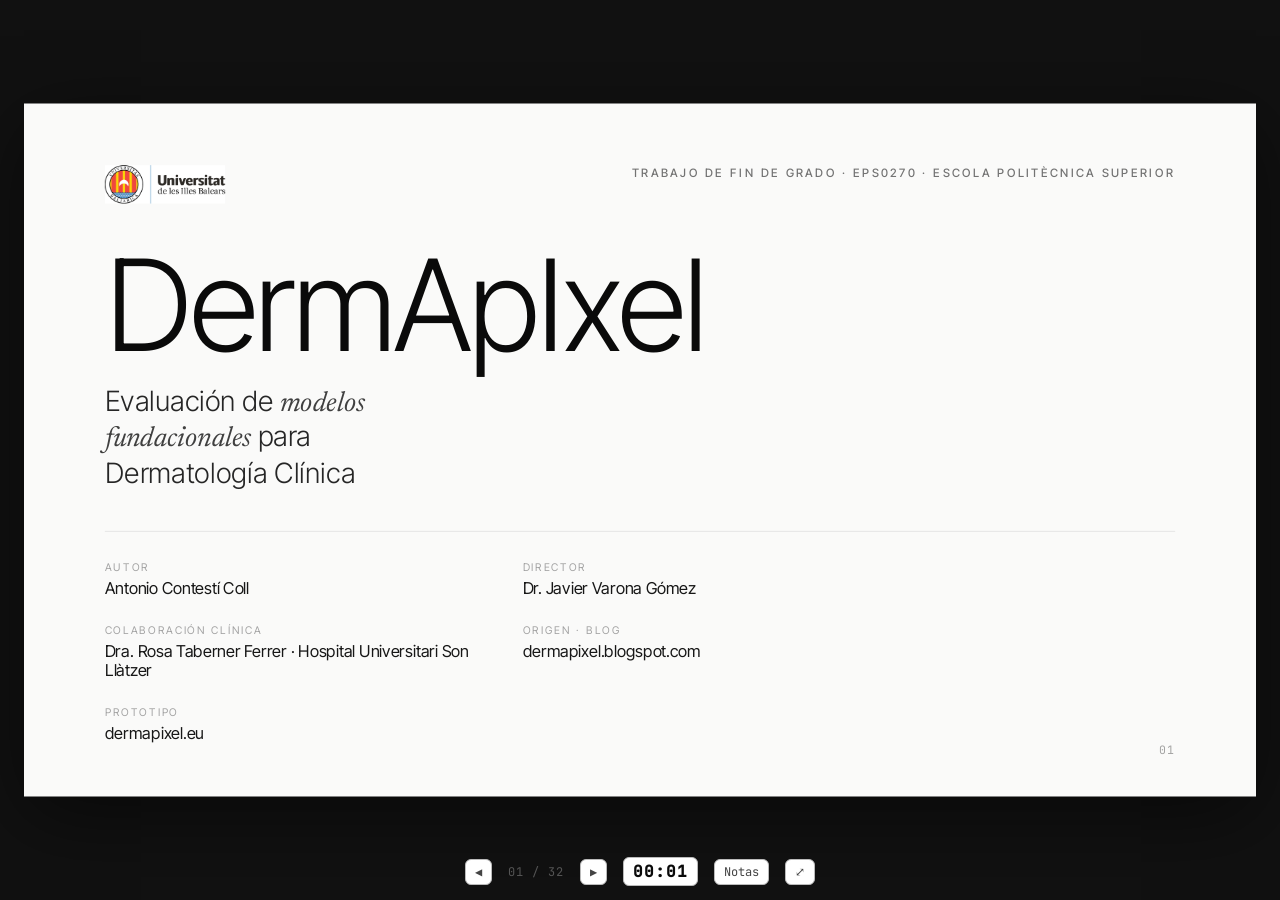
==== commit 43cc35e6: "presentacion: reparto por L1 en slide 11" ====
--- a/docs/presentacion/index.html
+++ b/docs/presentacion/index.html
@@ -493,7 +493,8 @@
         <div class="muted" style="font-size:16px">SNOMED CT + CIE-10 · validada con la Dra. Taberner · 72.654 imágenes armonizadas</div>
         <div class="cycler pc" data-items="Melanoma|Carcinoma basocelular|Nevo melanocítico|Queratosis seborreica|Psoriasis|Dermatitis atópica|Verruga vírica|Carcinoma escamoso|Dermatofibroma|Léntigo maligno|Rosácea|Liquen plano|Molusco contagioso|Tiña corporal" style="margin-top:0; font-size:15px; flex:0 0 auto">Melanoma</div>
       </div>
-      <div class="muted" style="margin-top:8px; font-size:15px; line-height:1.5; box-shadow:inset 3px 0 0 var(--ink); padding-left:14px; max-width:none">No es un detalle técnico: <b style="color:var(--ink)">sin un vocabulario común no hay comparación justa</b> entre datasets. Y no se queda en el benchmark — es un <b style="color:var(--ink)">recurso clínico reutilizable</b>, interoperable con los sistemas del hospital (SNOMED/CIE-10), y la <b style="color:var(--ink)">base del prototipo</b>.</div>
+      <div class="muted" style="font-size:14px; color:var(--ink400)">Reparto por L1 <b style="color:var(--ink)">desbalanceado</b> (refleja el dominio dermatoscópico público): <b style="color:var(--ink)">~74% tumoral · 17% inflamatoria · 9% infecciosa · 0,2% genodermatosis</b>.</div>
+      <div class="muted" style="margin-top:6px; font-size:15px; line-height:1.5; box-shadow:inset 3px 0 0 var(--ink); padding-left:14px; max-width:none">No es un detalle técnico: <b style="color:var(--ink)">sin un vocabulario común no hay comparación justa</b> entre datasets. Y no se queda en el benchmark — es un <b style="color:var(--ink)">recurso clínico reutilizable</b>, interoperable con los sistemas del hospital (SNOMED/CIE-10), y la <b style="color:var(--ink)">base del prototipo</b>.</div>
     </div>
     <div class="pageno mono">11</div>
   </section>
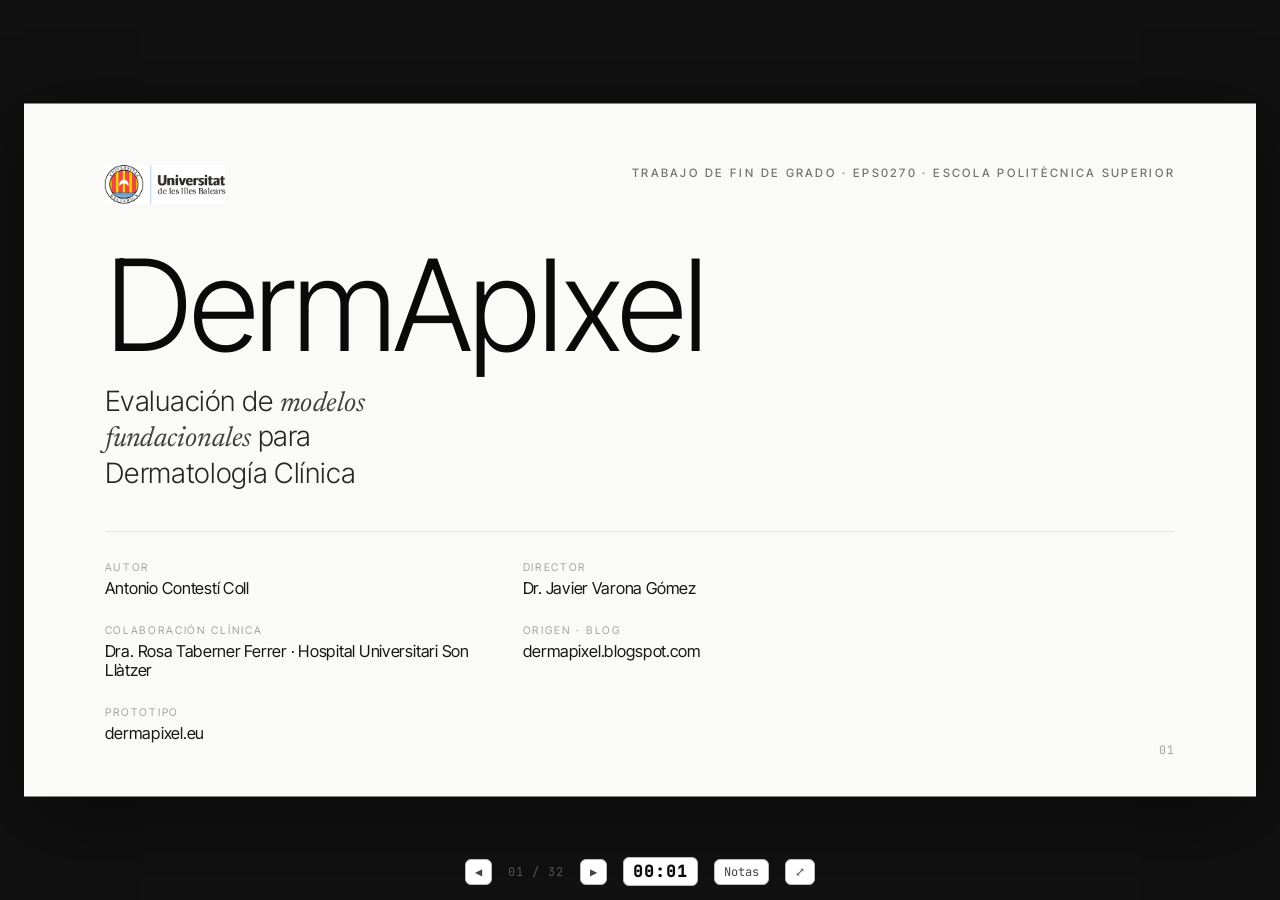
==== commit de2f0501: "presentacion: aclara referencia de los pp de fine-tuning (slide 15)" ====
--- a/docs/presentacion/index.html
+++ b/docs/presentacion/index.html
@@ -626,6 +626,7 @@
           <div class="li"><span class="mark-v">✓</span>&nbsp;&nbsp;Fine-tuning — rendimiento máximo</div>
         </div>
         <div class="muted" style="margin-top:22px; font-size:14px; line-height:1.6">HAM10000 · <b style="color:var(--ink)">~8.200 img train</b> → <b style="color:var(--ink)">+47,1 pp</b> BAcc · <b style="color:var(--ink)">92% accuracy</b><br>PAD-UFES · <b style="color:var(--ink)">~1.800 img train</b> → <b style="color:var(--ink)">+19,4 pp</b> BAcc</div>
+        <div class="muted" style="margin-top:8px; font-size:12px; color:var(--ink400)">pp de BAcc <b style="color:var(--ink)">respecto al linear probe congelado</b> del mismo modelo (puntos porcentuales absolutos)</div>
       </div>
     </div></div>
     <div class="muted mono" style="position:absolute; left:84px; bottom:40px; font-size:11px">pp = puntos de balanced accuracy · tamaños de entrenamiento (no de test) · aproximados</div>
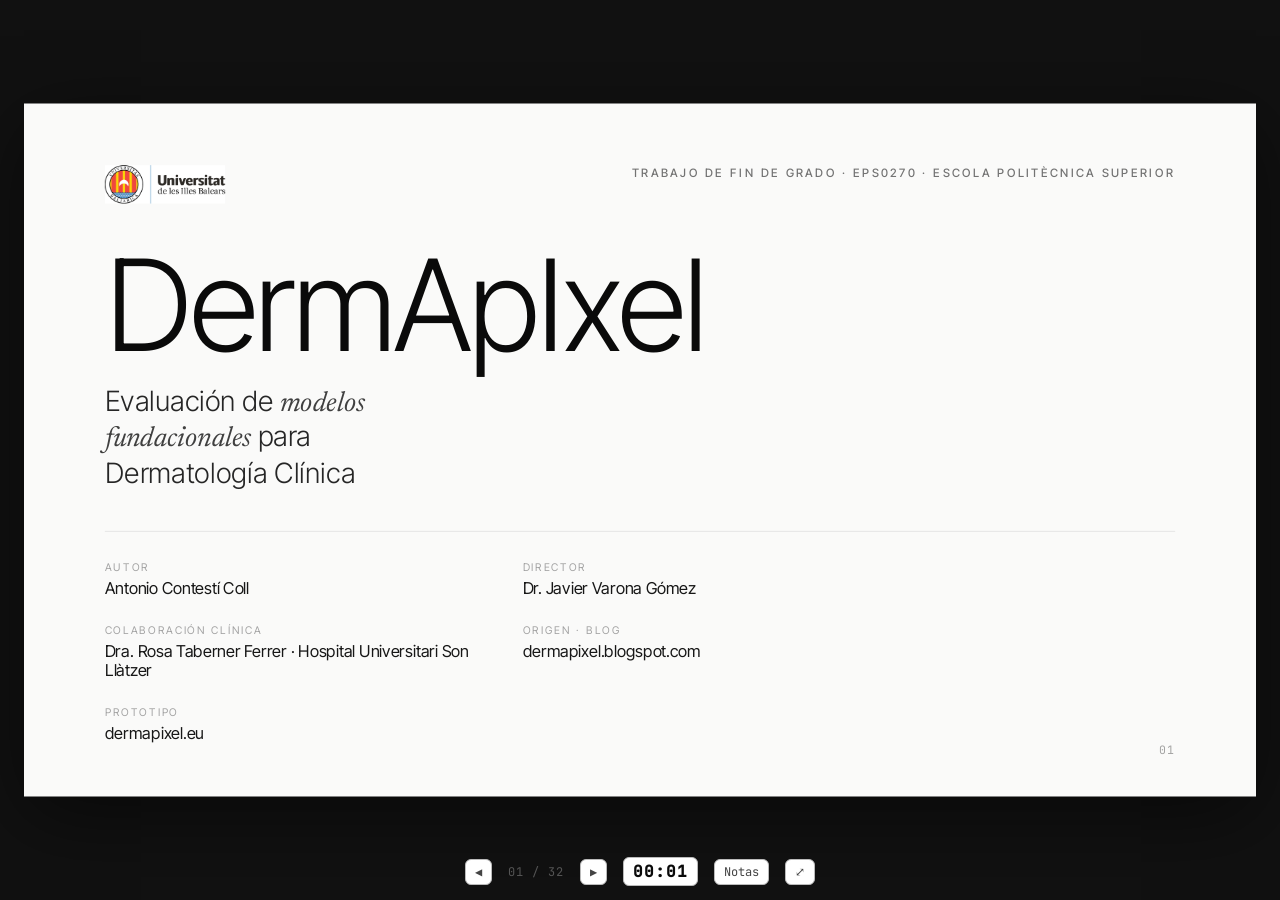
==== commit 301a745a: "presentacion: CLIP (OpenAI) en slide 4" ====
--- a/docs/presentacion/index.html
+++ b/docs/presentacion/index.html
@@ -298,7 +298,7 @@
       <div style="display:flex; align-items:baseline; gap:22px; padding:14px 0; border-top:1px solid var(--ink200)">
         <div class="mono" style="font-size:13px; color:var(--ink400); width:24px; flex:none">02</div>
         <div style="width:330px; flex:none"><div class="lead" style="font-size:21px; color:var(--ink)">Vision-language contrastivo</div></div>
-        <div class="muted" style="flex:1; font-size:16px">Alinean imagen y texto en un espacio común (CLIP)</div>
+        <div class="muted" style="flex:1; font-size:16px">Alinean imagen y texto en un espacio común (CLIP · OpenAI)</div>
         <div class="mono" style="font-size:12px; color:var(--ink500); flex:none">DermLIP (Monash) · SigLIP (Google)</div>
       </div>
       <div style="display:flex; align-items:baseline; gap:22px; padding:14px 0; border-top:1px solid var(--ink200)">
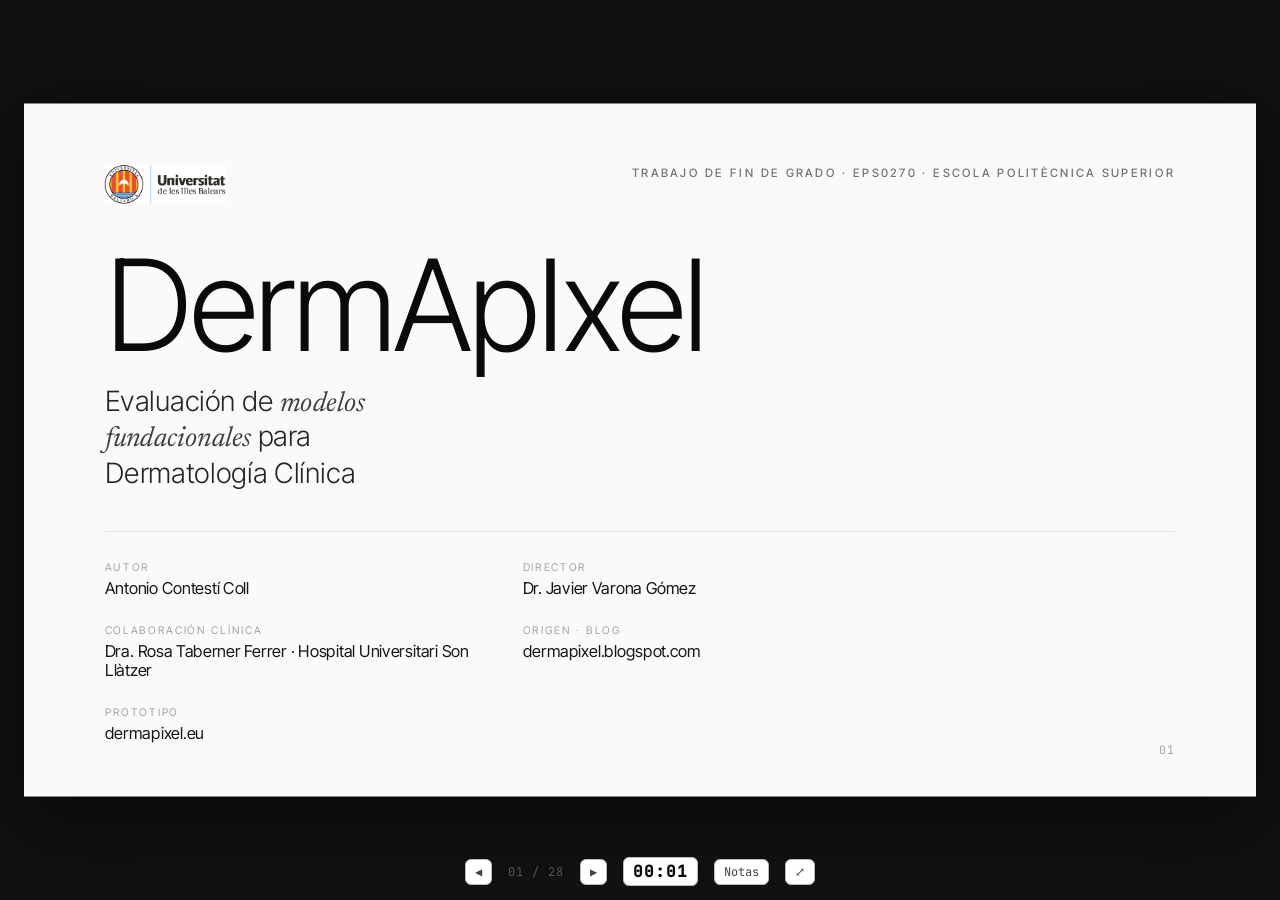
==== commit 814ada68: "presentacion: reestructura a 28 slides (divisor 7 protocolos, fix fototipo, slides 6/12)" ====
--- a/docs/presentacion/index.html
+++ b/docs/presentacion/index.html
@@ -342,7 +342,7 @@
   </section>
 
   <!-- ═══ Slide 5 · Objetivos y aportaciones ═══ -->
-  <section class="slide" data-notes="Tres objetivos: comparar de forma independiente los modelos fundacionales; evaluar las estrategias clave —LoRA, zero-shot, multimodalidad, interpretabilidad—; y trasladar el reconocimiento sobre fotografía clínica a un prototipo funcional. Y la idea que resume el espíritu: no propone un modelo más, propone una forma de evaluarlos. De ahí sus cuatro aportaciones: benchmark independiente, DermapixelAI, evidencia metodológica con Dermapixel R0, y un prototipo funcional. Todas las comparaciones priorizan modelos abiertos, por reproducibilidad; los cerrados, solo como referencia. A esas cuatro se suman dos aportaciones transversales: una ontología clínica propia de tres niveles, mapeada a SNOMED y CIE-10, que armoniza todos los datasets; y —ya fuera del alcance evaluado— la clasificación de conceptos dermatoscópicos y clínicos de la Dra. Taberner, ground-truth que habilitará los Sparse Autoencoders y los Concept Bottleneck en las líneas futuras.">
+  <section class="slide" data-notes="Tres objetivos: comparar de forma independiente los modelos fundacionales; evaluar los protocolos definidos —linear probing, fine-tuning, segmentación, zero-shot, LLM, equidad por fototipo y conceptos con Sparse Autoencoders—; y trasladar el reconocimiento sobre fotografía clínica a un prototipo funcional. Y la idea que resume el espíritu: no propone un modelo más, propone una forma de evaluarlos. De ahí sus cuatro aportaciones: benchmark independiente, DermapixelAI, evidencia metodológica con Dermapixel R0, y un prototipo funcional. Todas las comparaciones priorizan modelos abiertos, por reproducibilidad; los cerrados, solo como referencia. A esas cuatro se suman dos aportaciones transversales: una ontología clínica propia de tres niveles, mapeada a SNOMED y CIE-10, que armoniza todos los datasets; y —ya fuera del alcance evaluado— la clasificación de conceptos dermatoscópicos y clínicos de la Dra. Taberner, ground-truth que habilitará los Sparse Autoencoders y los Concept Bottleneck en las líneas futuras.">
     <img class="uib-mark" src="assets/537341_escudoUIB_horizontal.png" alt="Universitat de les Illes Balears">
     <div class="head"><div class="kicker">Objetivos y aportaciones</div>
       <h2 class="biglead">No propone un modelo más; propone una <span class="serif">forma de evaluarlos</span>.</h2></div>
@@ -351,8 +351,8 @@
         <div class="eyebrow">Objetivos</div>
         <div style="margin-top:16px">
           <div class="check">Comparar de forma independiente los modelos fundacionales</div>
-          <div class="check">Evaluar las estrategias clave · LoRA · zero-shot · multimodalidad · interpretabilidad</div>
-          <div class="check">Trasladar el reconocimiento clínico a un prototipo funcional</div>
+          <div class="check">Evaluar los protocolos definidos · linear probing y eficiencia de etiquetas · fine-tuning · segmentación · zero-shot · LLM · equidad por fototipo · conceptos (SAE)</div>
+          <div class="check">Trasladar la investigación a un prototipo funcional</div>
         </div>
       </div>
       <div class="divleft">
@@ -369,24 +369,6 @@
     </div>
     <div class="muted mono" style="position:absolute; left:84px; bottom:40px; font-size:12px">Solo modelos abiertos (pesos + código) · los cerrados, como referencia</div>
     <div class="pageno mono">06</div>
-  </section>
-
-  <!-- ═══ Slide 6 · El alcance ═══ -->
-  <section class="slide" data-notes="Antes de los resultados, el alcance: no comparo dos o tres modelos, sino un benchmark amplio —catorce modelos, doce datasets, más de setenta mil imágenes armonizadas y varios protocolos. Ese volumen es lo que da solidez a las conclusiones. Y con ese alcance, la siguiente pregunta era cómo comparar de forma justa.">
-    <img class="uib-mark" src="assets/537341_escudoUIB_horizontal.png" alt="Universitat de les Illes Balears">
-    <div class="head"><div class="kicker">El alcance del trabajo</div>
-      <h2>No es un benchmark pequeño.</h2></div>
-    <div class="body"><div class="numgrid">
-      <div><div class="n">14</div><div class="l">modelos</div><div class="cycler" data-items="PanDerm Large|PanDerm Base|DermLIP v1|DermLIP v2|SigLIP-Large|DINOv2 ViT-L|ConvNeXt-Large|EfficientNetV2|BiomedCLIP|GPT-4o|Gemini 2.5 Pro|MedGemma 4B|MedGemma 27B|SAM2.1-Large">PanDerm Large</div></div>
-      <div><div class="n">12</div><div class="l">datasets públicos</div><div class="cycler" data-items="HAM10000|BCN20000|PAD-UFES-20|DDI|Dermnet|Derm7pt|HIBA|MSKCC|WSI patches|ISIC2018|Fitzpatrick17k|SkinCon">HAM10000</div></div>
-      <div><div class="n">72.654</div><div class="l">imágenes armonizadas</div></div>
-      <div><div class="n">3</div><div class="l">modalidades clínicas</div><div class="cycler" data-items="Fotografía clínica|Dermatoscopia|Histopatología">Fotografía clínica</div></div>
-      <div><div class="n">4</div><div class="l">protocolos experimentales</div><div class="cycler" data-items="Linear probing|Fine-tuning|Segmentación|Zero-shot">Linear probing</div></div>
-      <div><div class="n" style="font-size:34px; font-weight:300">Ontología</div><div class="l">propia · L1/L2/L3</div><div class="cycler" data-items="L1 · 4 familias|L2 · 43 subcategorías|L3 · 367 diagnósticos">L1 · 4 familias</div></div>
-      <div><div class="n" style="font-size:34px; font-weight:300">Dataset</div><div class="l">propio · DermapixelAI</div><div class="cycler" data-items="672 casos|1.089 imágenes|texto clínico en español">672 casos</div></div>
-      <div><div class="n" style="font-size:34px; font-weight:300">Prototipo</div><div class="l">funcional</div><div class="cycler" data-items="11 módulos de IA|web · WhatsApp · voz|dermapixel.eu">11 módulos de IA</div></div>
-    </div></div>
-    <div class="pageno mono">07</div>
   </section>
 
   <!-- ═══ Slide 7 · Por qué PanDerm ═══ -->
@@ -403,7 +385,7 @@
       </div>
     </div>
     <div class="muted mono" style="position:absolute; left:84px; bottom:40px; font-size:12px">PanDerm · Yan et al., Monash 2025 · ViT Base ~86M / Large ~307M · +10% sobre el estado del arte previo</div>
-    <div class="pageno mono">08</div>
+    <div class="pageno mono">07</div>
   </section>
 
   <!-- ═══ Slide 8 · Por qué DermLIP ═══ -->
@@ -424,7 +406,7 @@
         <tr><td>Permite zero-shot</td><td>✗</td><td>✓</td></tr>
       </table>
     </div>
-    <div class="pageno mono">09</div>
+    <div class="pageno mono">08</div>
   </section>
 
   <!-- ═══ Slide 9 · Escenarios clínicos ═══ -->
@@ -467,6 +449,27 @@
       </div>
       <div class="muted mono" style="font-size:11px; margin-top:4px">Imágenes de ejemplo por modalidad · cortesía Dr. Àlex Llambrich (uso autorizado)</div>
     </div>
+    <div class="pageno mono">09</div>
+  </section>
+
+  <!-- ═══ Slide · Auditoría de contaminación (data leakage) ═══ -->
+  <section class="slide" data-notes="Y un aspecto del que estoy especialmente orgulloso: antes de comparar, auditamos por hash MD5 si alguno de estos datasets ya estaba en el preentrenamiento de los modelos, en Derm1M. Solo DermNet aparecía contaminado, al cien por cien; los otros once, cero. Eso nos permitió señalar explícitamente qué comparaciones podían estar afectadas por contaminación de datos y leerlas con cautela. Porque comparar modelos solo tiene sentido si todos juegan con las mismas reglas.">
+    <img class="uib-mark" src="assets/537341_escudoUIB_horizontal.png" alt="Universitat de les Illes Balears">
+    <div class="head"><div class="kicker">Rigor metodológico · auditoría de contaminación</div>
+      <h2>¿Ha visto el modelo estos datos antes?</h2></div>
+    <div class="body" style="flex-direction:column; align-items:stretch; justify-content:center; gap:30px">
+      <div class="halfs" style="align-items:center">
+        <div>
+          <div class="stat"><div class="v" style="font-size:64px">0%</div><div class="k">solapamiento en 11 de los 12 datasets</div></div>
+          <div class="stat" style="margin-top:26px"><div class="v" style="font-size:64px">100%</div><div class="k">DermNet — único contaminado (contenido en Derm1M)</div></div>
+        </div>
+        <div class="divleft">
+          <div class="muted" style="font-size:16px; line-height:1.6">Antes de comparar, <b style="color:var(--ink)">auditamos por hash MD5</b> si algún dataset ya estaba en el preentrenamiento (Derm1M). Solo <b style="color:var(--ink)">DermNet</b> aparece contaminado → su comparación zero-shot lleva caveat explícito.</div>
+          <div class="muted" style="margin-top:16px; font-size:13px; color:var(--ink400); line-height:1.5">MD5 detecta duplicados <b style="color:var(--ink)">byte a byte</b>, no reescalados ni recortes. Su extensión es el <b style="color:var(--ink)">perceptual hashing</b> (dHash), que aplicamos al dataset propio para <i>near-duplicates</i>.</div>
+        </div>
+      </div>
+      <div class="lead" style="font-size:22px; max-width:none">Comparar modelos solo tiene sentido si <b style="font-weight:600">todos juegan con las mismas reglas</b>.</div>
+    </div>
     <div class="pageno mono">10</div>
   </section>
 
@@ -493,38 +496,53 @@
         <div class="muted" style="font-size:16px">SNOMED CT + CIE-10 · validada con la Dra. Taberner · 72.654 imágenes armonizadas</div>
         <div class="cycler pc" data-items="Melanoma|Carcinoma basocelular|Nevo melanocítico|Queratosis seborreica|Psoriasis|Dermatitis atópica|Verruga vírica|Carcinoma escamoso|Dermatofibroma|Léntigo maligno|Rosácea|Liquen plano|Molusco contagioso|Tiña corporal" style="margin-top:0; font-size:15px; flex:0 0 auto">Melanoma</div>
       </div>
-      <div class="muted" style="font-size:14px; color:var(--ink400)">Reparto por L1 <b style="color:var(--ink)">desbalanceado</b> (refleja el dominio dermatoscópico público): <b style="color:var(--ink)">~74% tumoral · 17% inflamatoria · 9% infecciosa · 0,2% genodermatosis</b>.</div>
+      <div class="muted" style="font-size:14px; color:var(--ink400)">De los <b style="color:var(--ink)">diagnósticos</b> definidos en la ontología: <b style="color:var(--ink)">~47% inflamatoria · 27% tumoral · 25% infecciosa · 2% genodermatosis</b> — la dermatología clínica es, sobre todo, inflamatoria.</div>
       <div class="muted" style="margin-top:6px; font-size:15px; line-height:1.5; box-shadow:inset 3px 0 0 var(--ink); padding-left:14px; max-width:none">No es un detalle técnico: <b style="color:var(--ink)">sin un vocabulario común no hay comparación justa</b> entre datasets. Y no se queda en el benchmark — es un <b style="color:var(--ink)">recurso clínico reutilizable</b>, interoperable con los sistemas del hospital (SNOMED/CIE-10), y la <b style="color:var(--ink)">base del prototipo</b>.</div>
     </div>
     <div class="pageno mono">11</div>
   </section>
 
-  <!-- ═══ Slide 11 · Reproducibilidad ═══ -->
-  <section class="slide" data-notes="Sobre este banco aplicamos cuatro protocolos: linear probing, fine-tuning, segmentación y zero-shot. Y un aspecto del que estoy especialmente orgulloso: antes de comparar, auditamos por hash MD5 si algún dataset ya estaba en el preentrenamiento. Solo DermNet aparecía contaminado, al cien por cien; el resto, cero. Eso nos permitió señalar explícitamente qué comparaciones podían estar afectadas. Todo con semillas fijas y predicciones guardadas. Porque comparar modelos solo tiene sentido si todos juegan con las mismas reglas.">
-    <img class="uib-mark" src="assets/537341_escudoUIB_horizontal.png" alt="Universitat de les Illes Balears">
-    <div class="head"><div class="kicker">Rigor metodológico</div>
-      <h2>Evaluación reproducible y sin sesgos.</h2></div>
-    <div class="body" style="flex-direction:column; align-items:stretch; justify-content:center; gap:36px">
-      <div class="halfs">
-        <div>
-          <div class="eyebrow">4 protocolos</div>
-          <div style="margin-top:16px">
-            <div class="check">Linear probing · calidad de la representación</div>
-            <div class="check">Fine-tuning · rendimiento máximo</div>
-            <div class="check">Segmentación · localización de la lesión</div>
-            <div class="check">Zero-shot · clasificación guiada por texto</div>
-          </div>
-        </div>
-        <div class="divleft">
-          <div class="eyebrow">Auditoría de contaminación · MD5</div>
-          <div style="margin-top:20px">
-            <div class="stat"><div class="v" style="font-size:50px">0%</div><div class="k">solapamiento en 11 datasets</div></div>
-            <div class="stat" style="margin-top:22px"><div class="v" style="font-size:50px">100%</div><div class="k">DermNet — marcado como contaminado</div></div>
-            <div class="muted" style="margin-top:20px; font-size:13px; line-height:1.5">MD5 detecta duplicados <b>byte a byte</b>, no reescalados ni recortes. Su extensión es el <b style="color:var(--ink)">perceptual hashing</b> (dHash), que aplicamos al dataset propio para detectar <i>near-duplicates</i>.</div>
-          </div>
-        </div>
-      </div>
-      <div class="lead" style="font-size:22px; max-width:none">Comparar modelos solo tiene sentido si <b style="font-weight:600">todos juegan con las mismas reglas</b>.</div>
+  <!-- ═══ Slide · Divisor · Protocolos de evaluación ═══ -->
+  <section class="slide" data-notes="Sobre este banco común aplicamos siete protocolos complementarios, que estructuran los resultados que vienen: linear probing y eficiencia de etiquetas, para medir la calidad de las representaciones y el rendimiento con pocas etiquetas; fine-tuning, para el rendimiento máximo tras adaptación; segmentación, para la localización de la lesión; zero-shot, para la clasificación guiada por texto sin entrenamiento específico; LLM, para el razonamiento clínico guiado por texto; equidad por fototipo, para medir el sesgo por tono de piel; y conceptos con Sparse Autoencoders, para la interpretabilidad del modelo.">
+    <img class="uib-mark" src="assets/537341_escudoUIB_horizontal.png" alt="Universitat de les Illes Balears">
+    <div class="head"><div class="kicker">Resultados · cómo evaluamos</div>
+      <h2>Siete protocolos sobre el mismo banco.</h2></div>
+    <div class="body" style="flex-direction:column; align-items:stretch; justify-content:center; gap:0">
+      <div style="display:flex; align-items:baseline; gap:24px; padding:10px 0; border-top:1px solid var(--ink200)">
+        <div class="mono" style="font-size:12px; color:var(--ink400); width:26px; flex:none">01</div>
+        <div style="width:300px; flex:none"><div class="lead" style="font-size:19px; color:var(--ink)">Linear probing y eficiencia de etiquetas</div></div>
+        <div class="muted" style="flex:1; font-size:15px; line-height:1.35">Calidad de las representaciones y régimen de pocas etiquetas — encoder congelado + clasificador lineal</div>
+      </div>
+      <div style="display:flex; align-items:baseline; gap:24px; padding:10px 0; border-top:1px solid var(--ink200)">
+        <div class="mono" style="font-size:12px; color:var(--ink400); width:26px; flex:none">02</div>
+        <div style="width:300px; flex:none"><div class="lead" style="font-size:19px; color:var(--ink)">Fine-tuning</div></div>
+        <div class="muted" style="flex:1; font-size:15px; line-height:1.35">Rendimiento máximo tras adaptación — se reentrena el modelo</div>
+      </div>
+      <div style="display:flex; align-items:baseline; gap:24px; padding:10px 0; border-top:1px solid var(--ink200)">
+        <div class="mono" style="font-size:12px; color:var(--ink400); width:26px; flex:none">03</div>
+        <div style="width:300px; flex:none"><div class="lead" style="font-size:19px; color:var(--ink)">Segmentación</div></div>
+        <div class="muted" style="flex:1; font-size:15px; line-height:1.35">Localización de la lesión — máscara promptable (box-prompt)</div>
+      </div>
+      <div style="display:flex; align-items:baseline; gap:24px; padding:10px 0; border-top:1px solid var(--ink200)">
+        <div class="mono" style="font-size:12px; color:var(--ink400); width:26px; flex:none">04</div>
+        <div style="width:300px; flex:none"><div class="lead" style="font-size:19px; color:var(--ink)">Zero-shot</div></div>
+        <div class="muted" style="flex:1; font-size:15px; line-height:1.35">Clasificación guiada por texto — sin entrenamiento específico</div>
+      </div>
+      <div style="display:flex; align-items:baseline; gap:24px; padding:10px 0; border-top:1px solid var(--ink200)">
+        <div class="mono" style="font-size:12px; color:var(--ink400); width:26px; flex:none">05</div>
+        <div style="width:300px; flex:none"><div class="lead" style="font-size:19px; color:var(--ink)">LLM</div></div>
+        <div class="muted" style="flex:1; font-size:15px; line-height:1.35">Razonamiento clínico guiado por texto — providers de lenguaje</div>
+      </div>
+      <div style="display:flex; align-items:baseline; gap:24px; padding:10px 0; border-top:1px solid var(--ink200)">
+        <div class="mono" style="font-size:12px; color:var(--ink400); width:26px; flex:none">06</div>
+        <div style="width:300px; flex:none"><div class="lead" style="font-size:19px; color:var(--ink)">Equidad por fototipo</div></div>
+        <div class="muted" style="flex:1; font-size:15px; line-height:1.35">Sesgo por tono de piel — escala Fitzpatrick</div>
+      </div>
+      <div style="display:flex; align-items:baseline; gap:24px; padding:10px 0; border-top:1px solid var(--ink200); border-bottom:1px solid var(--ink200)">
+        <div class="mono" style="font-size:12px; color:var(--ink400); width:26px; flex:none">07</div>
+        <div style="width:300px; flex:none"><div class="lead" style="font-size:19px; color:var(--ink)">Conceptos (SAE)</div></div>
+        <div class="muted" style="flex:1; font-size:15px; line-height:1.35">Interpretabilidad — Sparse Autoencoders + Concept Bottleneck</div>
+      </div>
     </div>
     <div class="pageno mono">12</div>
   </section>
@@ -971,38 +989,6 @@
     <div class="pageno mono">24</div>
   </section>
 
-  <!-- ═══ Slide 23 · Del benchmark al producto ═══ -->
-  <section class="slide" data-notes="Hasta ahora hablé de investigación. Quería comprobar si ese conocimiento podía trasladarse a un sistema real. Ese sistema es Dermapixel, en dermapixel.eu. Un único apunte de arquitectura: está desacoplada —el backend nunca ejecuta modelos; toda la inferencia ocurre en un servidor GPU independiente. Así, si la GPU falla, el servicio se degrada con elegancia en lugar de caerse. Y cada estudio queda auditado. Está construido con un stack estándar y reproducible —Vue, FastAPI, Docker, RabbitMQ, MySQL— sobre el servidor DGX Spark.">
-
-    <img class="uib-mark" src="assets/537341_escudoUIB_horizontal.png" alt="Universitat de les Illes Balears">
-    <div class="head"><div class="kicker">Del benchmark al producto</div>
-      <h2>La investigación, en un sistema real.</h2></div>
-    <div class="body" style="gap:56px; align-items:stretch">
-      <div style="flex:1; display:flex; flex-direction:column; justify-content:center">
-        <div class="arch">
-          <span class="box">Frontend web</span><span class="sep">→</span>
-          <span class="box">Backend<br><small style="color:var(--ink500); font-size:12px">nunca ejecuta modelos</small></span><span class="sep">— red privada →</span>
-          <span class="box gpu">Servidor GPU<br><small style="font-size:12px; opacity:.75">inferencia · 11 módulos</small></span>
-        </div>
-        <div class="lead" style="font-size:21px; max-width:42ch; margin-top:40px">Arquitectura <b style="font-weight:600">desacoplada y resiliente</b>: si la GPU falla, el servicio se degrada con elegancia. Cada estudio, auditado.</div>
-      </div>
-      <div class="divleft" style="flex:0 0 33%">
-        <div class="eyebrow">Stack tecnológico</div>
-        <div class="stackgrp"><div class="gl">Frontend</div><div class="chips">
-          <span class="tag sm">Vue 3</span><span class="tag sm">Vite</span><span class="tag sm">Tailwind CSS</span></div></div>
-        <div class="stackgrp"><div class="gl">Backend</div><div class="chips">
-          <span class="tag sm">FastAPI</span><span class="tag sm">Uvicorn</span><span class="tag sm">SQLAlchemy</span><span class="tag sm">Docker Compose</span></div></div>
-        <div class="stackgrp"><div class="gl">Datos · mensajería</div><div class="chips">
-          <span class="tag sm">MySQL 8</span><span class="tag sm">FAISS</span><span class="tag sm">RabbitMQ</span><span class="tag sm">AMQP</span><span class="tag sm">RPC</span></div></div>
-        <div class="stackgrp"><div class="gl">Infraestructura</div><div class="chips">
-          <span class="tag sm">Nginx</span><span class="tag sm">DGX Spark · GB10</span><span class="tag sm">PyTorch</span><span class="tag sm">Ollama</span></div></div>
-        <div class="stackgrp"><div class="gl">Seguridad · trazabilidad</div><div class="chips">
-          <span class="tag sm">Auditoría por estudio</span><span class="tag sm">orientado a ENS</span></div></div>
-      </div>
-    </div>
-    <div class="pageno mono">25</div>
-  </section>
-
   <!-- ═══ Slide 24 · Los 11 módulos ═══ -->
   <section class="slide" data-notes="El prototipo integra once módulos de inteligencia artificial, muchos desarrollados en este trabajo. No los recorro uno a uno: los vais a ver funcionando en un caso real dentro de un momento.">
     <img class="uib-mark" src="assets/537341_escudoUIB_horizontal.png" alt="Universitat de les Illes Balears">
@@ -1019,52 +1005,7 @@
       <div class="m"><div class="mn">M3 · M6</div><div class="md">Interpretabilidad SAE · zero-shot</div></div>
     </div></div>
     <div class="muted serif" style="position:absolute; left:84px; bottom:40px; font-size:18px">No los recorro uno a uno — los vais a ver funcionando.</div>
-    <div class="pageno mono">26</div>
-  </section>
-
-  <!-- ═══ Slide 25 · El veredicto ═══ -->
-  <section class="slide" data-notes="El médico sube una foto y en segundos recibe un veredicto. Tres ideas: no lo genera un modelo de lenguaje, es una síntesis determinista y auditable del consenso de cinco clasificadores, y nunca rebaja la urgencia. El diagnóstico es jerárquico y coherente, L1, L2, L3. Y cuando los módulos discrepan, lo dice: no oculta la incertidumbre, la muestra y recomienda valoración presencial.">
-    <img class="uib-mark" src="assets/537341_escudoUIB_horizontal.png" alt="Universitat de les Illes Balears">
-    <div class="head"><div class="kicker">La demostración · el veredicto</div>
-      <h2 style="font-size:38px">Consenso determinista, jerárquico y honesto con la incertidumbre.</h2></div>
-    <div class="body"><div class="split">
-      <div class="txt">
-        <div class="check">Veredicto <b>determinista y auditable</b> — no lo genera un LLM</div>
-        <div class="check">Consenso de <b>5 clasificadores</b> · diagnóstico L1/L2/L3 coherente</div>
-        <div class="check">Si los módulos discrepan, <b>lo avisa</b> — muestra la incertidumbre</div>
-      </div>
-      <div class="pic"><div class="picwrap"><img src="assets/proto_consenso.png" alt="Veredicto de consenso"></div></div>
-    </div></div>
-    <div class="pageno mono">27</div>
-  </section>
-
-  <!-- ═══ Slide 26 · La investigación, funcionando ═══ -->
-  <section class="slide" data-notes="Aquí veis la investigación funcionando. La segmentación aplica el hallazgo de la caja: una U-Net localiza la lesión y MedSAM2 traza la máscara, que el clínico acepta o corrige. Y el sistema recupera casos parecidos del propio archivo de la Dra. Taberner, por similitud visual, con su diagnóstico y su texto. Un detalle coherente: desplegamos la búsqueda imagen-imagen, no la contrastiva por texto, porque esa todavía no generaliza. La investigación decide qué se despliega.">
-    <img class="uib-mark" src="assets/537341_escudoUIB_horizontal.png" alt="Universitat de les Illes Balears">
-    <div class="head"><div class="kicker">La investigación, funcionando</div>
-      <h2 style="font-size:36px">Segmentación y casos similares — lo evaluado, en producción.</h2></div>
-    <div class="body"><div class="two">
-      <div><div class="picwrap"><img src="assets/proto_seg.png" alt="Segmentación"></div><div class="cap">Segmentación · U-Net → MedSAM2</div></div>
-      <div><div class="picwrap"><img src="assets/proto_ragES.png" alt="Casos similares"></div><div class="cap">Casos similares del archivo · M4-bis</div></div>
-    </div></div>
-    <div class="pageno mono">28</div>
-  </section>
-
-  <!-- ═══ Slide 27 · Explicabilidad y garantías ═══ -->
-  <section class="slide" data-notes="Sobre el veredicto, un modelo de lenguaje añade el razonamiento clínico, con una regla innegociable: la IA puede subir la urgencia, nunca bajarla; asiste, no decide. Responde con recuperación aumentada sobre el archivo, citando siempre sus fuentes. Y el experto valida y anota cada caso, que realimenta el entrenamiento. El sistema está diseñado con criterios de seguridad clínica y trazabilidad, no solo de precisión. No pretende sustituir al dermatólogo: aprende de él.">
-    <img class="uib-mark" src="assets/537341_escudoUIB_horizontal.png" alt="Universitat de les Illes Balears">
-    <div class="head"><div class="kicker">Explicabilidad y seguridad clínica</div>
-      <h2 style="font-size:38px">La IA asiste; no decide.</h2></div>
-    <div class="body"><div class="split">
-      <div class="txt">
-        <div class="check"><b>La urgencia nunca baja por IA</b> — solo puede subir</div>
-        <div class="check">RAG sobre el archivo, <b>citando siempre sus fuentes</b></div>
-        <div class="check">El experto valida y anota → <b>aprendizaje activo</b></div>
-        <div class="muted" style="margin-top:18px; font-size:16px">Diseñado con criterios de seguridad clínica y trazabilidad, no solo de precisión.</div>
-      </div>
-      <div class="pic"><div class="picwrap"><img src="assets/proto_razonamiento.png" alt="Razonamiento clínico"></div></div>
-    </div></div>
-    <div class="pageno mono">29</div>
+    <div class="pageno mono">25</div>
   </section>
 
   <!-- ═══ Slide 28 · DEMOSTRACIÓN EN VIVO ═══ -->
@@ -1078,7 +1019,7 @@
       <video src="assets/TFGEPS0270VIDEOUI_web.mp4" controls playsinline preload="metadata"
              style="height:100%; max-height:520px; width:auto; max-width:100%; border-radius:10px; display:block; background:#000; box-shadow:0 12px 40px rgba(0,0,0,.18)"></video>
     </div>
-    <div class="pageno mono">30</div>
+    <div class="pageno mono">26</div>
   </section>
 
   <!-- ═══ Slide 28b · Líneas futuras ═══ -->
@@ -1119,7 +1060,7 @@
       </div>
       <div class="muted" style="margin-top:20px; font-size:18px">Una dirección común: <b style="color:var(--ink); font-weight:500">mejores datos para cada tarea</b>. El límite ya no es el modelo.</div>
     </div>
-    <div class="pageno mono">31</div>
+    <div class="pageno mono">27</div>
   </section>
 
   <!-- ═══ Slide 29 · Cierre ═══ -->
@@ -1138,7 +1079,7 @@
       </div>
       <div class="muted mono" style="font-size:12px; margin-top:4px">Gracias por su atención · Quedo a su disposición para las preguntas</div>
     </div>
-    <div class="pageno mono">32</div>
+    <div class="pageno mono">28</div>
   </section>
 
 </div>
